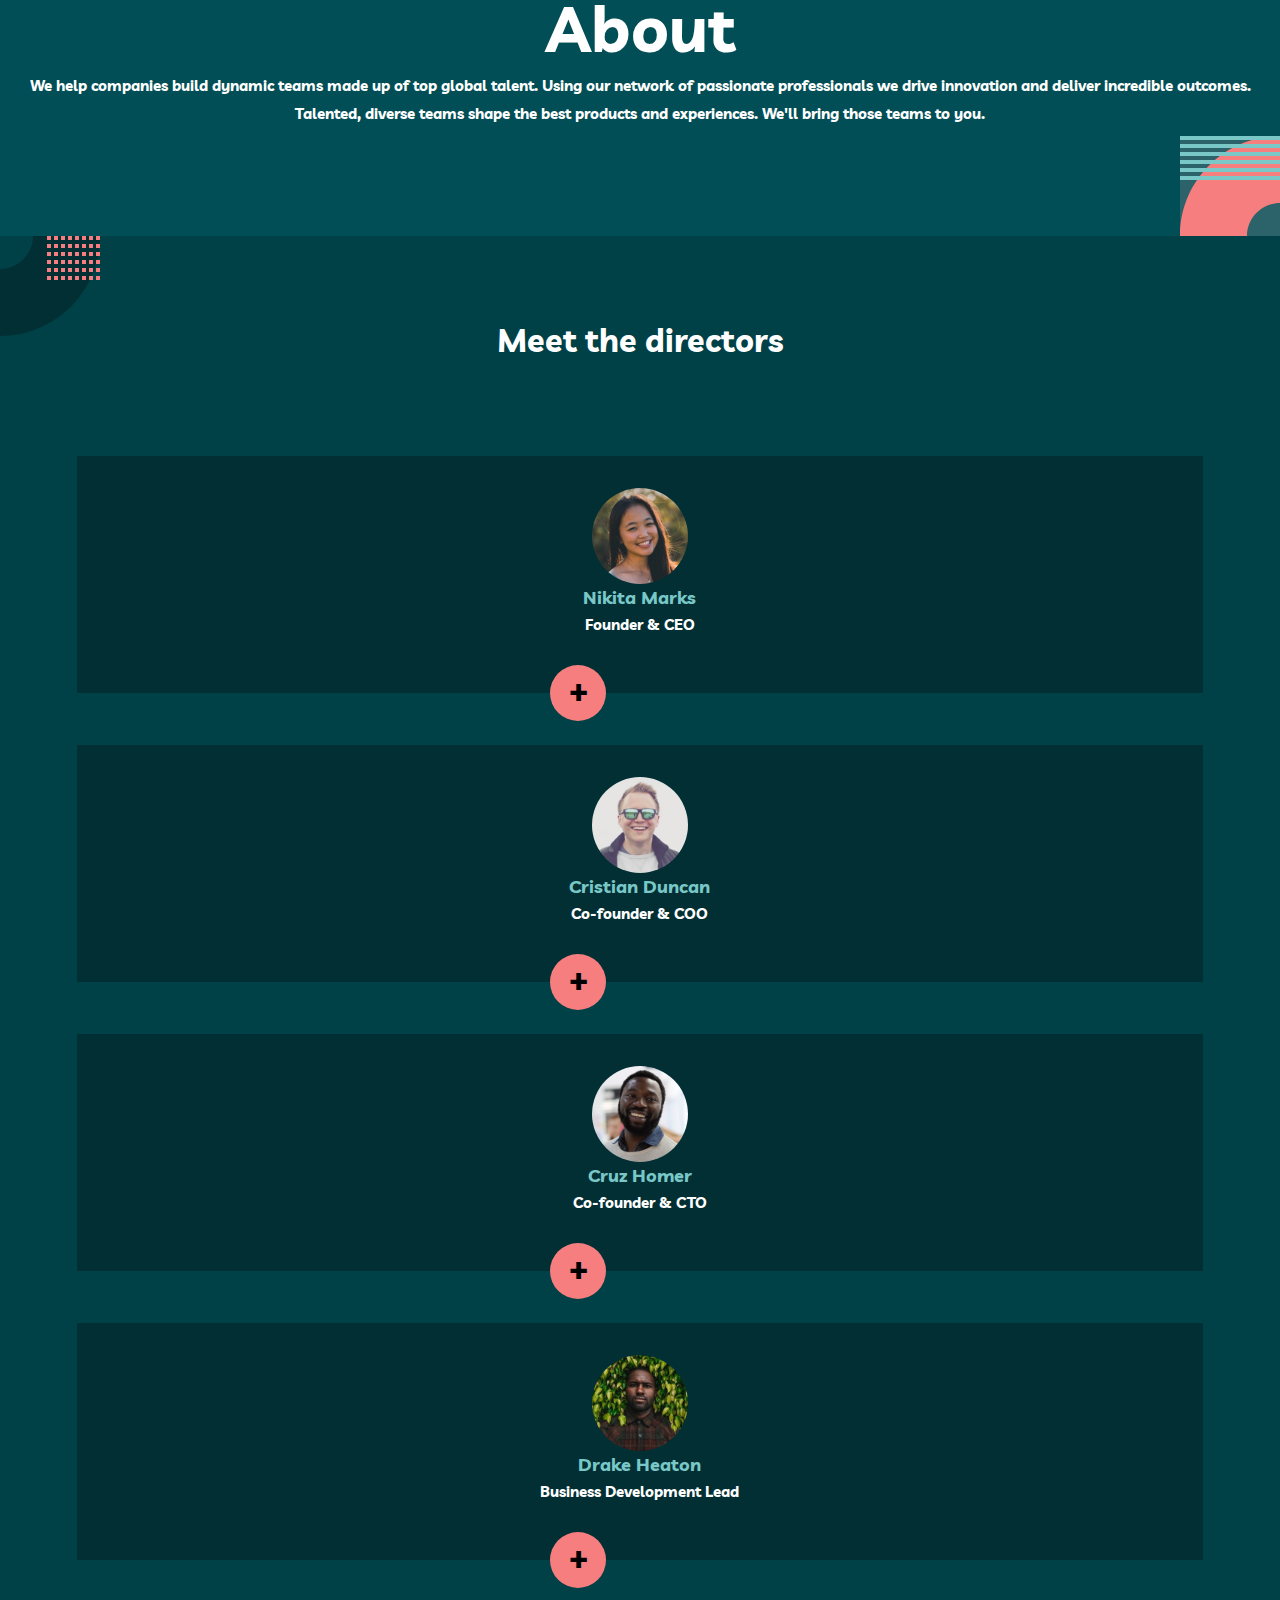
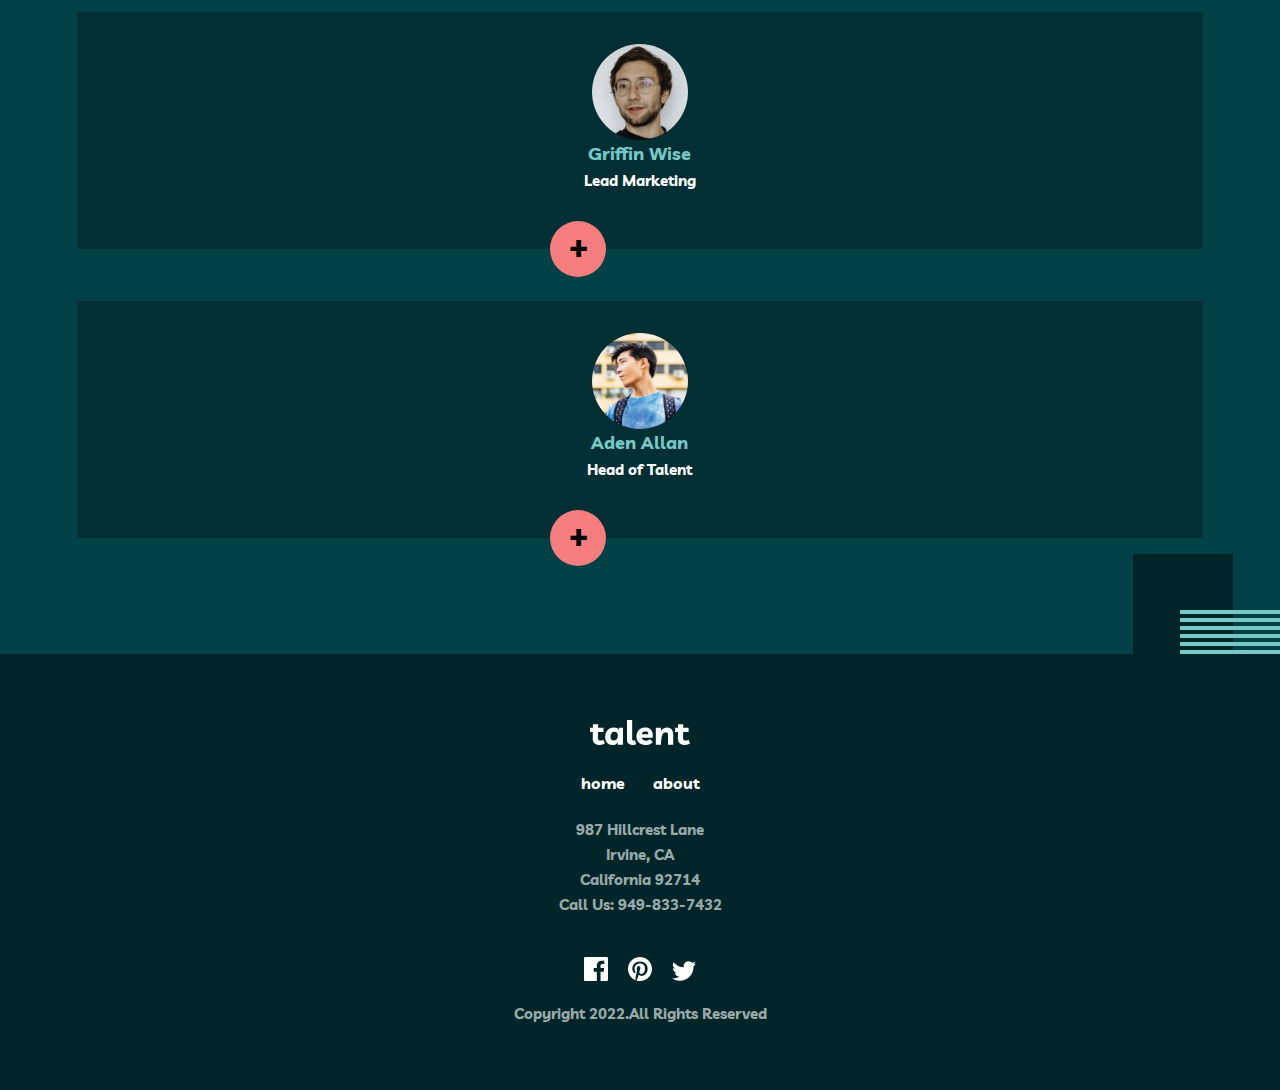
==== about.html @ 4e74906c "about update 2" ====
<!DOCTYPE html>
<html lang="en">

<head>
    <meta charset="UTF-8">
    <meta http-equiv="X-UA-Compatible" content="IE=edge">
    <meta name="viewport" content="width=device-width, initial-scale=1.0">
    <title>Document</title>
    <link rel="stylesheet" href="style.css">
</head>

<body>
    <header>

    </header>


    <section class="about1">
        <h2 class="">About</h2>
        <p class="">We help companies build dynamic teams
            made up of top global talent. Using our
            network of passionate professionals we drive
            innovation and deliver incredible outcomes.
            Talented, diverse teams shape the best
            products and experiences. We'll bring those
            teams to you.
        </p>

        <img src="IMG/bg-pattern-about-1-mobile-nav-1.svg" alt="">
    </section>


    <main class="mainabout">
        <img class="mainabout__ornament1" src="IMG/bg-pattern-about-2-contact-1.svg" alt="">

        <h2 class="">Meet the directors</h2>

        <div class="mainabout__person">
            <img src="IMG/avatar-nikita.jpg" alt="">
            <h3>Nikita Marks</h3>
            <h4>Founder & CEO</h4>


            <button class="mainabout__person__button"></button>

        </div>

        <div class="mainabout__person">
            <img src="IMG/avatar-christian.jpg" alt="">
            <h3>Cristian Duncan</h3>
            <h4>Co-founder & COO</h4>

            <button class="mainabout__person__button"></button>
        </div>

        <div class="mainabout__person">
            <img src="IMG/avatar-cruz.jpg" alt="">
            <h3>Cruz Homer</h3>
            <h4>Co-founder & CTO</h4>

            <button class="mainabout__person__button"></button>
        </div>

        <div class="mainabout__person">
            <img src="IMG/avatar-drake.jpg" alt="">
            <h3>Drake Heaton</h3>
            <h4>Business Development Lead</h4>

            <button class="mainabout__person__button"></button>
        </div>

        <div class="mainabout__person">
            <img src="IMG/avatar-griffin.jpg" alt="">
            <h3>Griffin Wise</h3>
            <h4>Lead Marketing</h4>

            <button class="mainabout__person__button"></button>
        </div>

        <div class="mainabout__person">
            <img src="IMG/avatar-aden.jpg" alt="">
            <h3>Aden Allan</h3>
            <h4>Head of Talent</h4>

            <button class="mainabout__person__button"></button>
        </div>

        <img class="mainabout__ornament2" src="IMG/bg-pattern-home-4-about-3.svg" alt="">
    </main>


    <!-- <section class="about2">
        <img src="IMG/bg-pattern-about-4.svg" alt="">
        <h2>Some of our clients</h2>

        <img src="IMG/logo-the-verge.png" alt="">
        <img src="IMG/logo-jakarta-post.png" alt="">
        <img src="IMG/logo-the-guardian.png" alt="">
        <img src="IMG/logo-tech-radar.png" alt="">
        <img src="IMG/logo-gadgets-now.png" alt="">
    </section> -->

    <!-- pink section -->
    <section>

    </section>
    <footer class="footer">
        <a class="footer__logo" href=""><img src="IMG/logo.svg" alt="logo"></a>

        <ul class="footer__nav">
            <li><a href="">home</a></li>
            <li><a href="">about</a></li>
        </ul>

        <p class="footer__info">
            <span> 987 Hillcrest Lane</span>
            <span>Irvine, CA</span>
            <span>California 92714</span>
            <span>Call Us: 949-833-7432</span>
        </p>

        <div class="footer__socials">
            <img src="IMG/icon-facebook.svg" alt="facebook">
            <img src="IMG/icon-pinterest.svg" alt="pinterest">
            <img src="IMG/icon-twitter.svg" alt="twitter">
        </div>

        <p class="footer__copy">
            Copyright 2022.All Rights Reserved
        </p>
    </footer>
</body>

</html>
---- style.css ----
:root {
    --Midnight_Green: #014E56;
    --Light-Coral: #F67E7E;
    --White: #FFFFFF;
    --Rapture-Blue: #79C8C7;
    --Police-Blue: #2C6269;
    --Deep-Jungle-Green: #004047;
    --Sacramento-State-Green: #012F34;
    --Dark-Green: #002529;
    --footer-grey: rgba(153, 168, 169, 255);
}

@font-face {
    font-family: Livvic;
    src: url(Livvic-Bold.ttf);
}

* {
    font-family: "Livvic";

    margin: 0;
    padding: 0;
    box-sizing: border-box;
}

.button {
    font-family: 'Livvic';
    font-style: normal;
    font-weight: 600;
    font-size: 18px;
    line-height: 28px;
    border-radius: 24px;
}

.button::before {
    content: "Hola,";
}

.button-primary:link {

    color: var(--White);
    border: 2px solid var(--White);

}

.button-primary:hover {

    color: var(--Dark-Green);
    background: var(--White);

}

.button--secondary:link {
    color: var(--Dark-Green);
    background: var(--White);
}

.button--secondary:hoover {
    color: var(--Dark-Green);
    background: #79C8C7;
}

.h1--large {
    font-family: 'Livvic';
    font-style: normal;
    font-weight: 700;
    font-size: 100px;
    line-height: 100px;
    color: var(--Dark-Green);
}

.h1--small {
    font-family: 'Livvic';
    font-style: normal;
    font-weight: 700;
    font-size: 64px;
    line-height: 56px;
    color: var(--Dark-Green);
}

.h2 {
    font-family: 'Livvic';
    font-style: normal;
    font-weight: 700;
    font-size: 48px;
    line-height: 48px;
    color: var(--Dark-Green);
}

.h3 {
    font-family: 'Livvic';
    font-style: normal;
    font-weight: 700;
    font-size: 18px;
    line-height: 28px;
    color: var(--Dark-Green);
}

.body--1 {
    font-family: 'Livvic';
    font-style: normal;
    font-weight: 600;
    font-size: 18px;
    line-height: 28px;
    color: var(--Dark-Green);
}

.body--2 {
    font-family: 'Livvic';
    font-style: normal;
    font-weight: 600;
    font-size: 15px;
    line-height: 25px;
    color: var(--Dark-Green);
}

/* about */
.about1 {
    position: relative;

    color: var(--White);
    line-height: 28px;
    font-size: 15px;
    text-align: center;

    background-color: var(--Midnight_Green);
}

.about1 h2 {
    font-size: 64px;
    line-height: 56px;

    padding-bottom: 16px;
    margin: 0px 24px;
}

.about1 p {
    padding: 0px 24px 108px;
}

.about1 img {
    position: absolute;
    right: -100px;
    bottom: -100px;

}


.mainabout {
    text-align: center;

    padding-bottom: 116px;
    background-color: var(--Deep-Jungle-Green);

    position: relative;

    display: flex;
    flex-direction: column;
    justify-content: center;
    align-items: center;

    overflow: hidden;
}

.mainabout__ornament1 {
    position: absolute;

    left: -100px;
    top: -100px;
}

.mainabout__ornament2 {
    position: absolute;

    right: 0px;
    bottom: 0px;

}

.mainabout h2 {
    color: white;
    font-size: 32px;
    line-height: 32px;

    padding: 88px 24px 48px;

}

.mainabout__person {
    position: relative;

    width: 88%;
    padding: 32px 24px 56px;
    margin-top: 52px;
    background-color: var(--Sacramento-State-Green);

    display: flex;
    flex-direction: column;
    justify-content: center;
    align-items: center;
}

.mainabout__person:first-child {
    margin-top: 0px;
}



.mainabout__person h3 {
    color: var(--Rapture-Blue);
    font-size: 18px;
    line-height: 28px;
}

.mainabout__person h4 {
    color: var(--White);
    font-size: 15px;
    line-height: 25px;
}

.mainabout__person img {
    width: 96px;
    height: 96px;
    border-radius: 50%;
}

.mainabout__person__button {
    position: absolute;
    top: 88%;
    left: 42%;

    width: 56px;
    height: 56px;
    background-color: var(--Light-Coral);
    border: none;
    border-radius: 50%;

}


.mainabout__person__button:after {
    content: '+';
    font-size: 32px;
    line-height: 0;
    position: absolute;
    top: 43%;
    left: 2%;
    right: 0;
    bottom: 0;
}

/* .mainabout__person__button:before {
    width: 4px;
    margin: 20px auto;
}

.mainabout__person__button:after {
    margin: auto 20px;
    height: 4px;
} */

/* footer */

.footer {
    color: white;
    text-align: center;

    width: 100%;
    background-color: var(--Dark-Green);
    padding: 66px 60px 64px;

}

.footer__logo {}

.footer__logo img {
    width: 100px;
}

.footer__nav {

    list-style: none;

    margin: 0 auto;
    padding: 24px 50px;

}

.footer__nav li {
    display: inline;
}

.footer__nav li:nth-child(1) {
    padding-right: 24px;
}

.footer__nav a {
    color: var(--White);
    text-decoration: none;
}

.footer__nav a:hover {
    color: var(--Light-Coral);
}

.footer__nav a:active {
    color: var(--White)
}

.footer__nav a:visited {
    color: var(--White);
}

.footer__info {}

.footer__info span {
    color: var(--footer-grey);
    font-size: 15px;
    line-height: 25px;

    display: block;
}

.footer__socials {
    padding: 40px 0px 16px;
}

.footer__socials img:nth-child(1),
.footer__socials img:nth-child(2) {
    padding-right: 16px;
}

.footer__copy {
    color: var(--footer-grey);
    white-space: nowrap;
    font-size: 15px;
    line-height: 25px
}
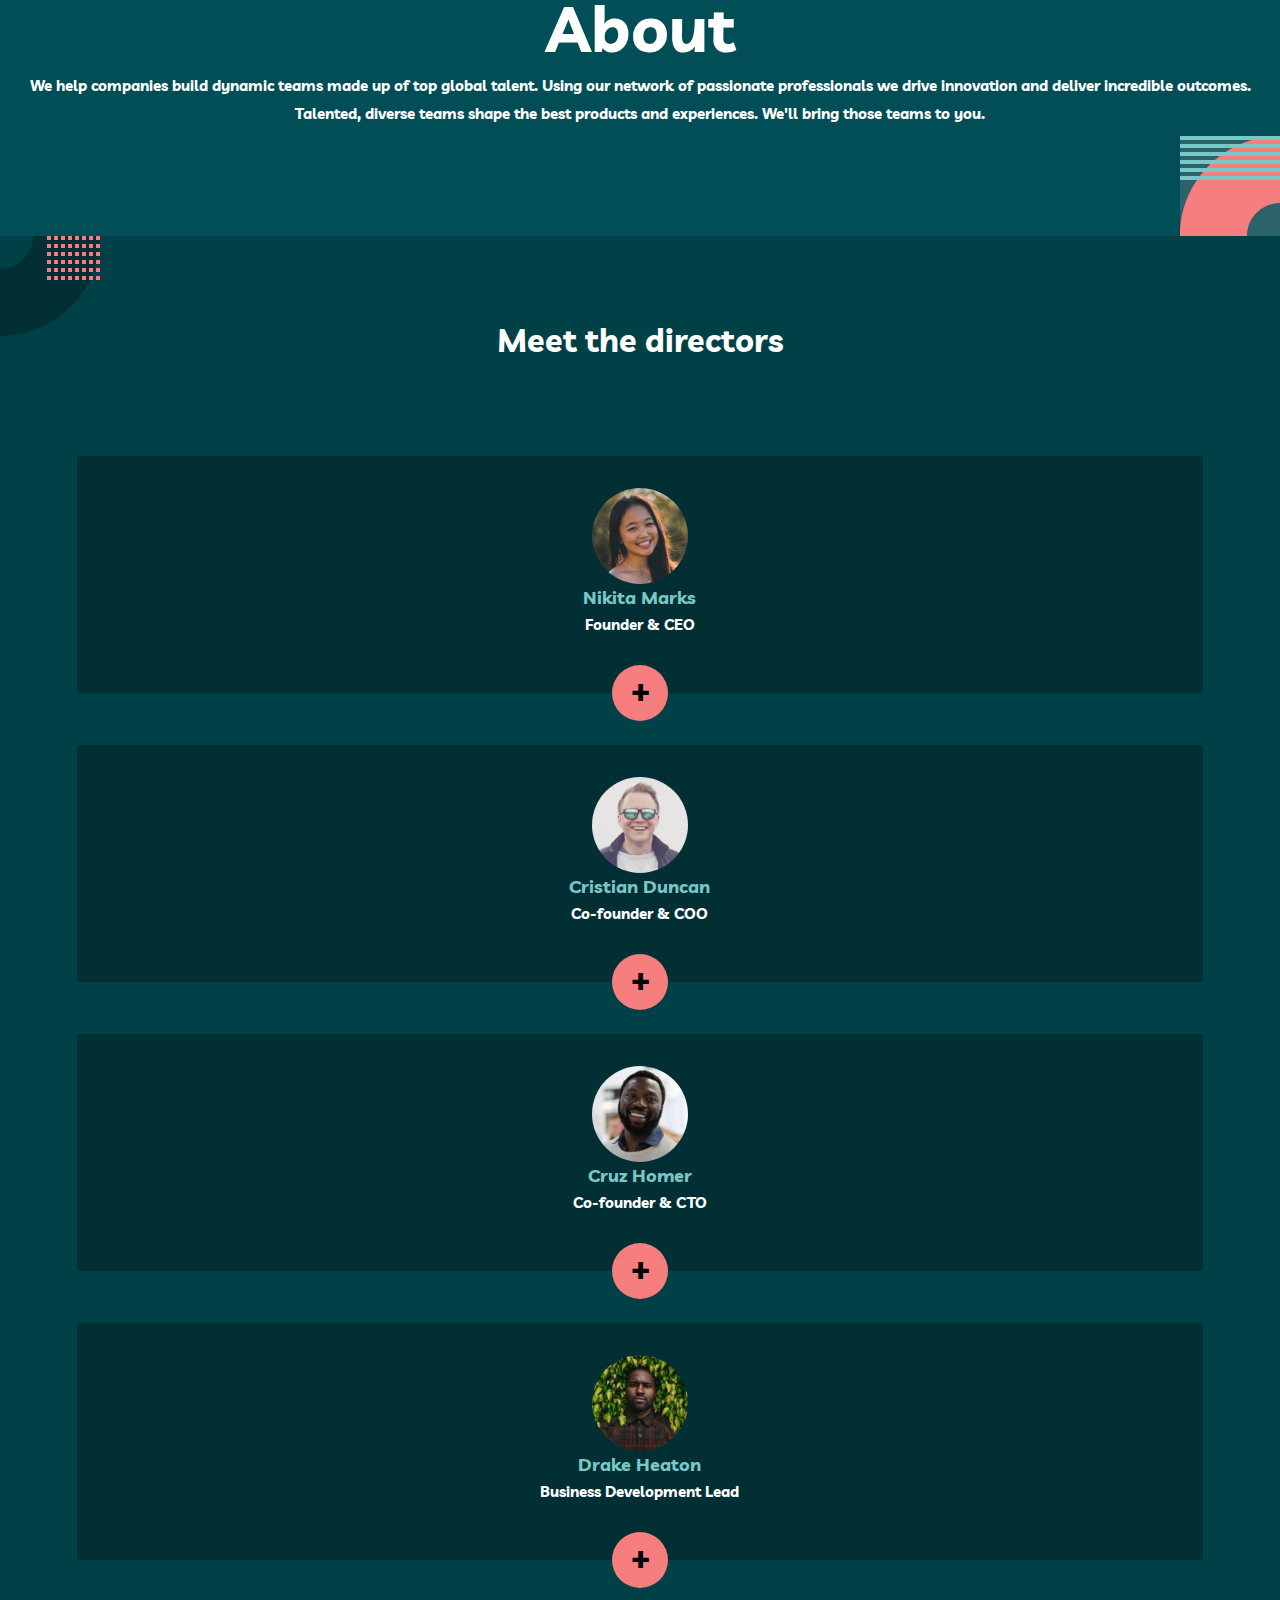
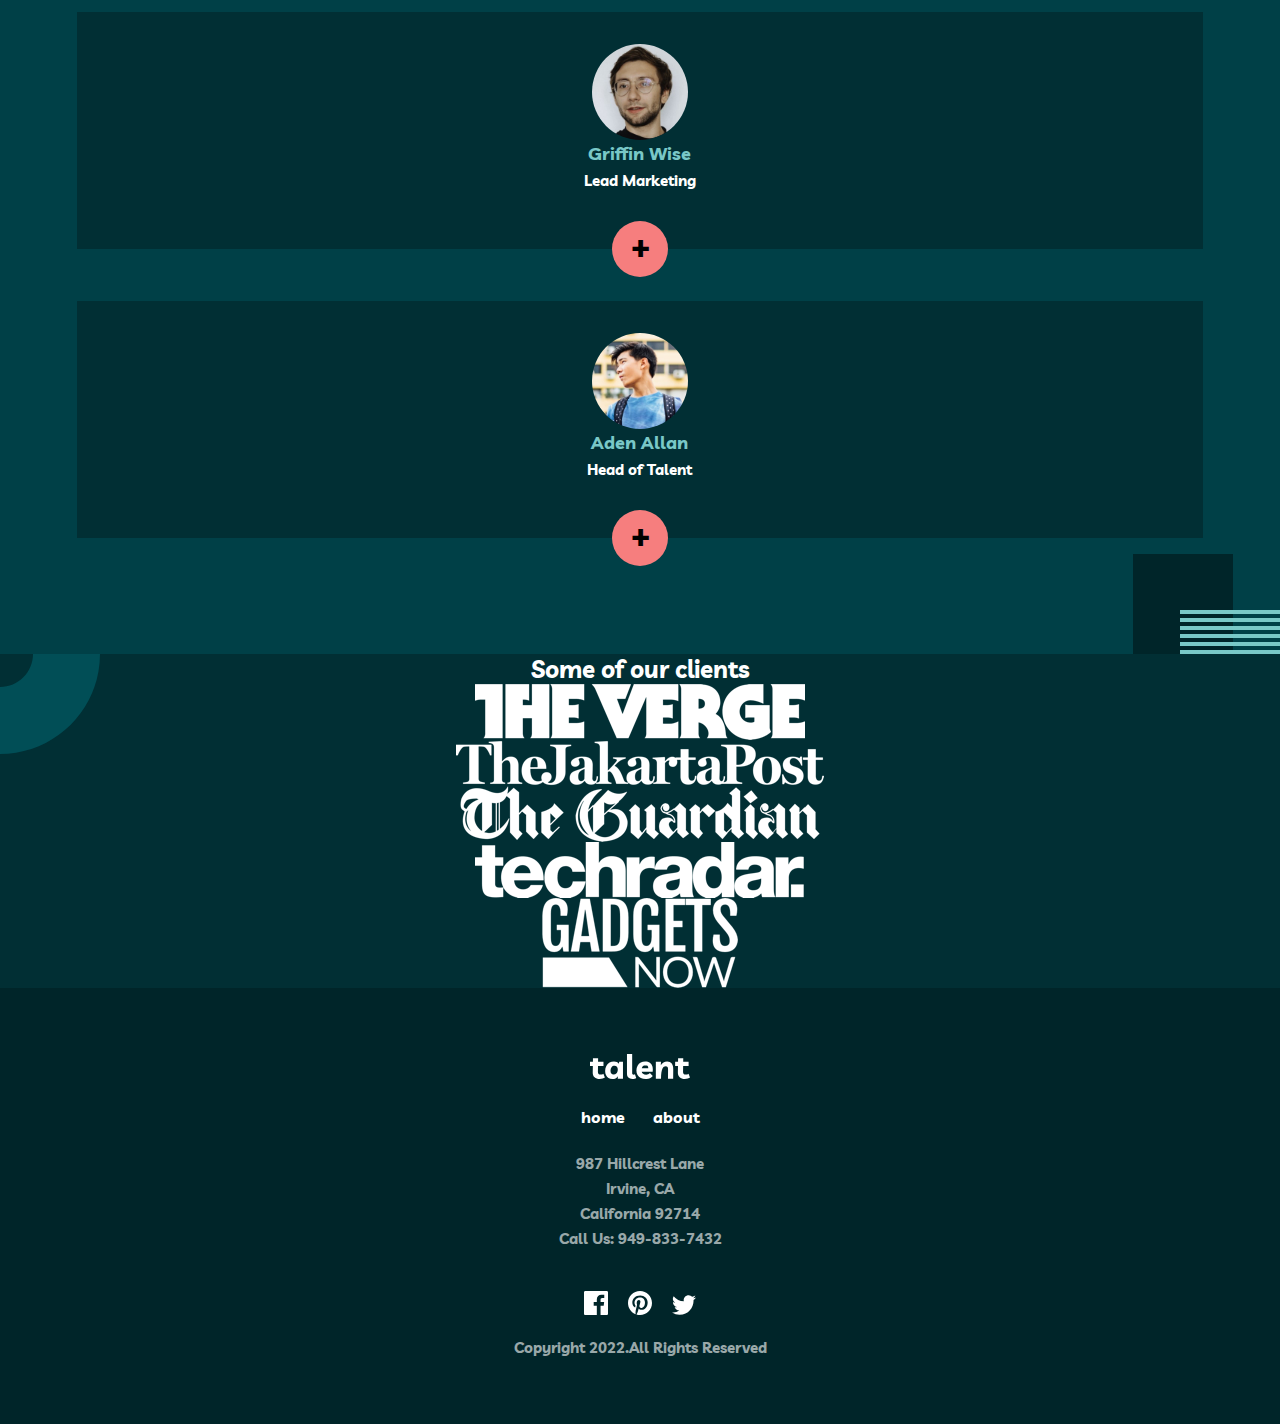
==== commit f88c4eb1: "about 4 update" ====
--- a/about.html
+++ b/about.html
@@ -89,8 +89,8 @@
     </main>
 
 
-    <!-- <section class="about2">
-        <img src="IMG/bg-pattern-about-4.svg" alt="">
+    <section class="about2">
+        <img class="about2__ornament" src="IMG/bg-pattern-about-4.svg" alt="">
         <h2>Some of our clients</h2>
 
         <img src="IMG/logo-the-verge.png" alt="">
@@ -98,9 +98,8 @@
         <img src="IMG/logo-the-guardian.png" alt="">
         <img src="IMG/logo-tech-radar.png" alt="">
         <img src="IMG/logo-gadgets-now.png" alt="">
-    </section> -->
+    </section>
 
-    <!-- pink section -->
     <section>
 
     </section>
--- a/style.css
+++ b/style.css
@@ -124,6 +124,8 @@
     text-align: center;
 
     background-color: var(--Midnight_Green);
+
+    overflow: hidden;
 }
 
 .about1 h2 {
@@ -190,7 +192,8 @@
     position: relative;
 
     width: 88%;
-    padding: 32px 24px 56px;
+    padding: 32px 0px 56px;
+    margin: 0px 24px;
     margin-top: 52px;
     background-color: var(--Sacramento-State-Green);
 
@@ -226,8 +229,10 @@
 
 .mainabout__person__button {
     position: absolute;
-    top: 88%;
-    left: 42%;
+    transform: translate(-50%, -50%);
+    top: 100%;
+    left: 50%;
+
 
     width: 56px;
     height: 56px;
@@ -243,21 +248,34 @@
     font-size: 32px;
     line-height: 0;
     position: absolute;
+
     top: 43%;
     left: 2%;
     right: 0;
     bottom: 0;
 }
 
-/* .mainabout__person__button:before {
-    width: 4px;
-    margin: 20px auto;
-}
-
-.mainabout__person__button:after {
-    margin: auto 20px;
-    height: 4px;
-} */
+.about2 {
+
+    color: var(--White);
+    text-align: center;
+    position: relative;
+
+    background-color: var(--Sacramento-State-Green);
+
+    overflow: hidden;
+}
+
+.about2 img:not(:first-child) {
+    display: block;
+    margin: 0 auto;
+}
+
+.about2__ornament {
+    position: absolute;
+    left: -100px;
+    top: -100px;
+}
 
 /* footer */
 
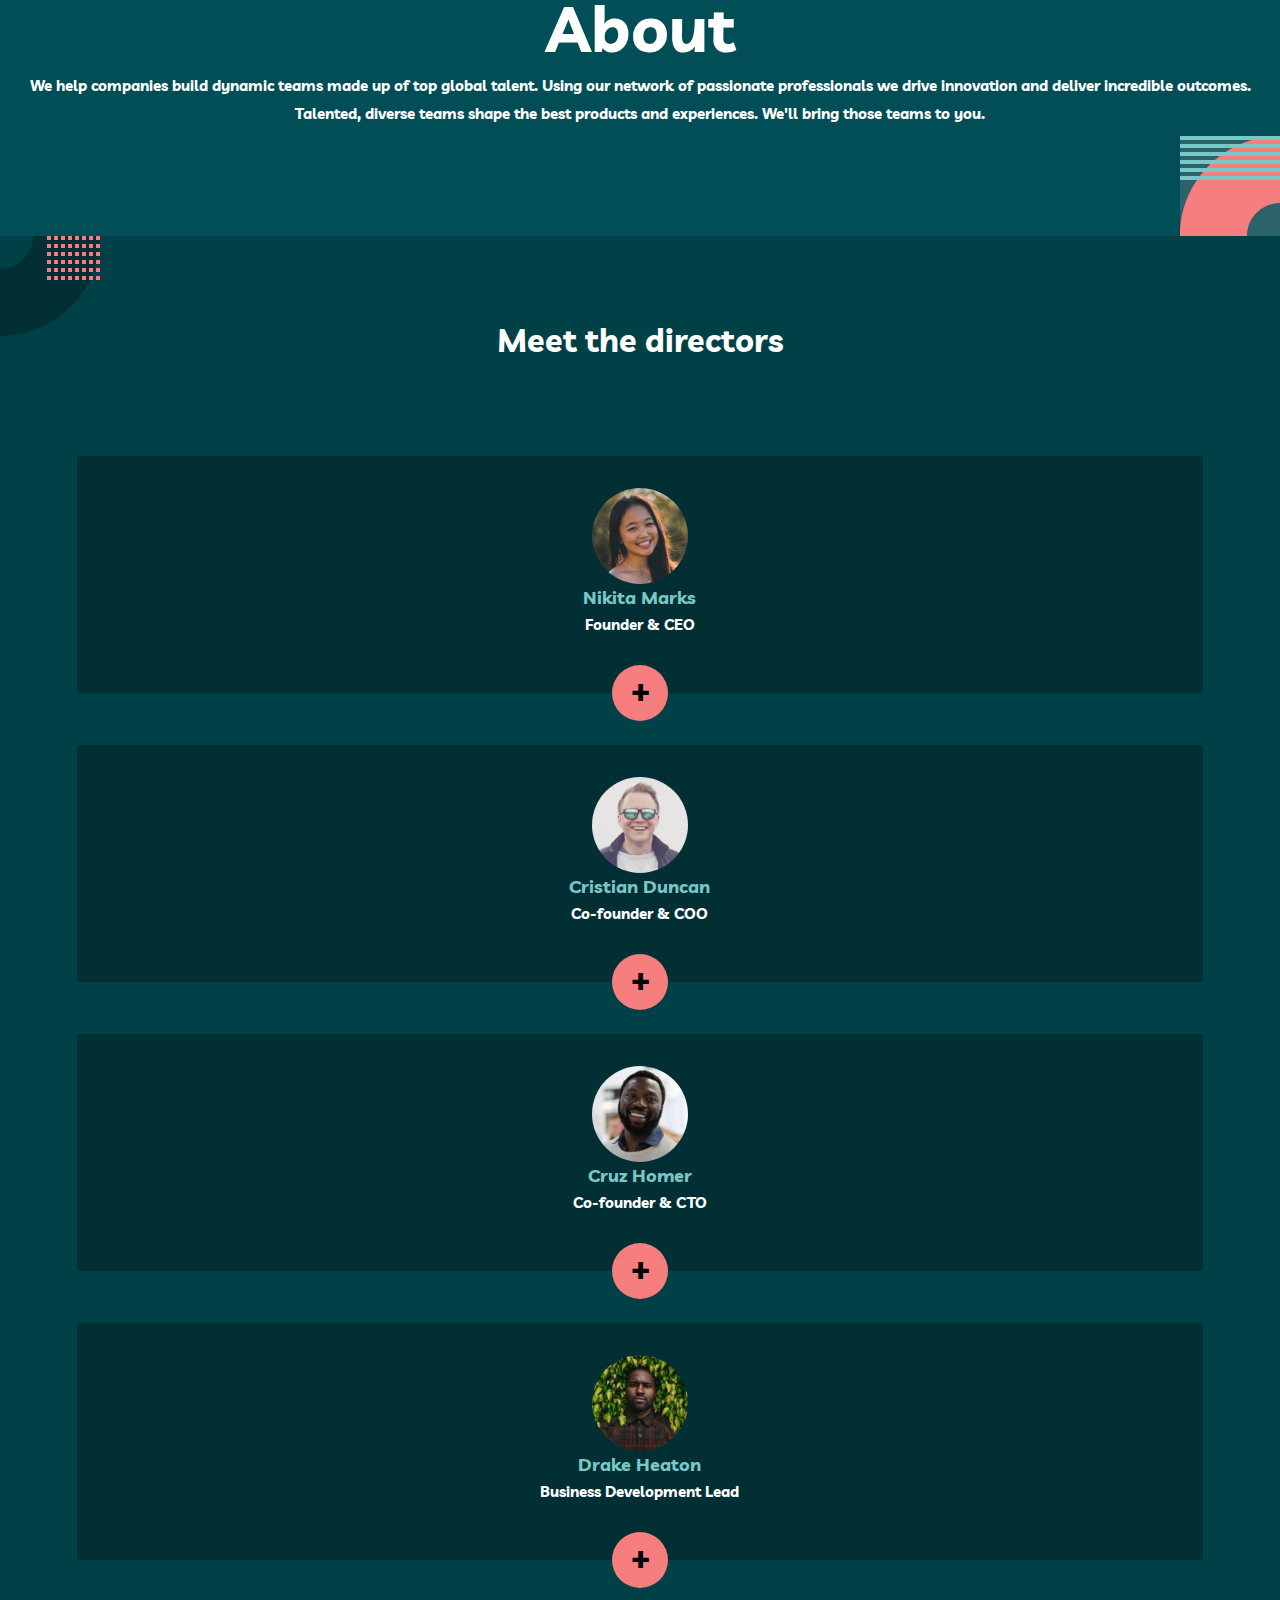
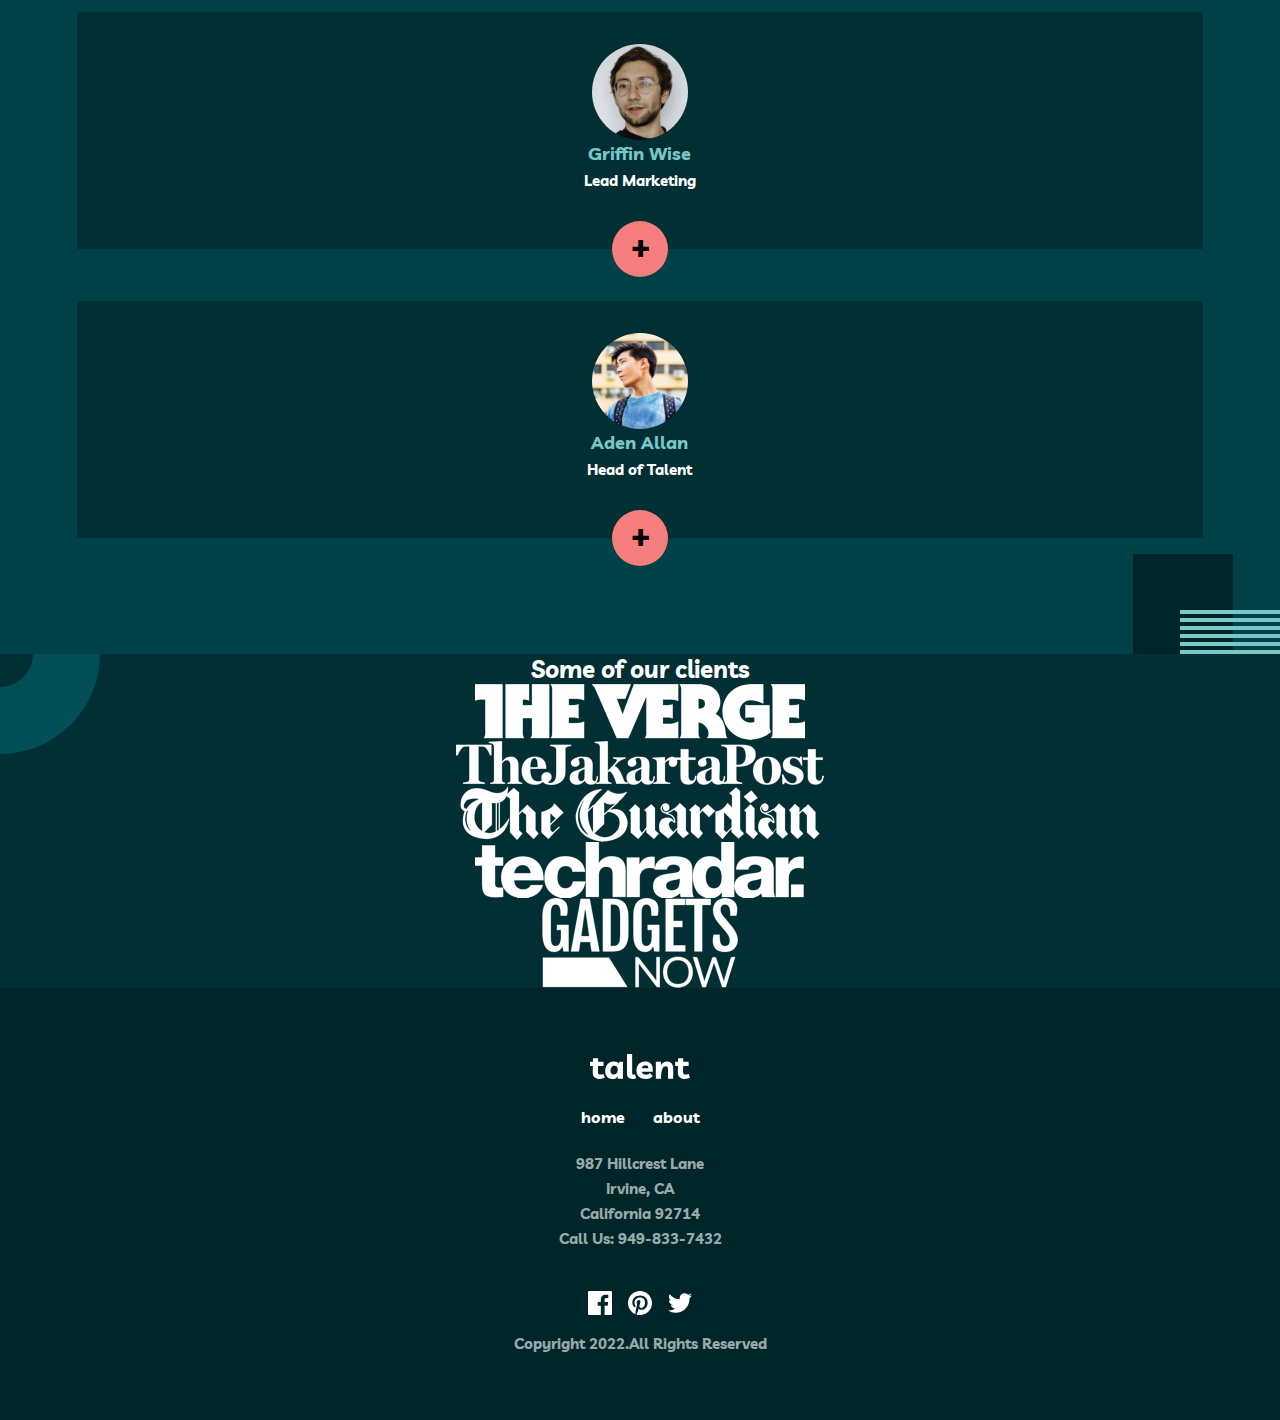
==== commit f5b5ddda: "updating about again" ====
--- a/about.html
+++ b/about.html
@@ -119,9 +119,9 @@
         </p>
 
         <div class="footer__socials">
-            <img src="IMG/icon-facebook.svg" alt="facebook">
-            <img src="IMG/icon-pinterest.svg" alt="pinterest">
-            <img src="IMG/icon-twitter.svg" alt="twitter">
+            <a><img src="IMG/icon-facebook.svg" alt="facebook"></a>
+            <a><img src="IMG/icon-pinterest.svg" alt="pinterest"></a>
+            <a><img src="IMG/icon-twitter.svg" alt="twitter"></a>
         </div>
 
         <p class="footer__copy">
--- a/style.css
+++ b/style.css
@@ -341,11 +341,34 @@
 
 .footer__socials {
     padding: 40px 0px 16px;
-}
-
-.footer__socials img:nth-child(1),
-.footer__socials img:nth-child(2) {
+
+    display: flex;
+    flex-direction: row;
+    justify-content: center;
+}
+
+.footer__socials a {
+    display: flex;
+    justify-content: center;
+    align-items: center;
+}
+
+.footer__socials a:first-child img {
+    padding-left: 16px;
+}
+
+.footer__socials a img:nth-child(1),
+.footer__socials a img:nth-child(2) {
     padding-right: 16px;
+}
+
+.footer__socials a:hover {
+    cursor: pointer;
+    filter: invert(51%) sepia(8%) saturate(3511%) hue-rotate(314deg) brightness(125%) contrast(93%);
+}
+
+.footer__socials a:active {
+    filter: invert(0%) sepia(99%) saturate(0%) hue-rotate(40deg) brightness(109%) contrast(101%);
 }
 
 .footer__copy {
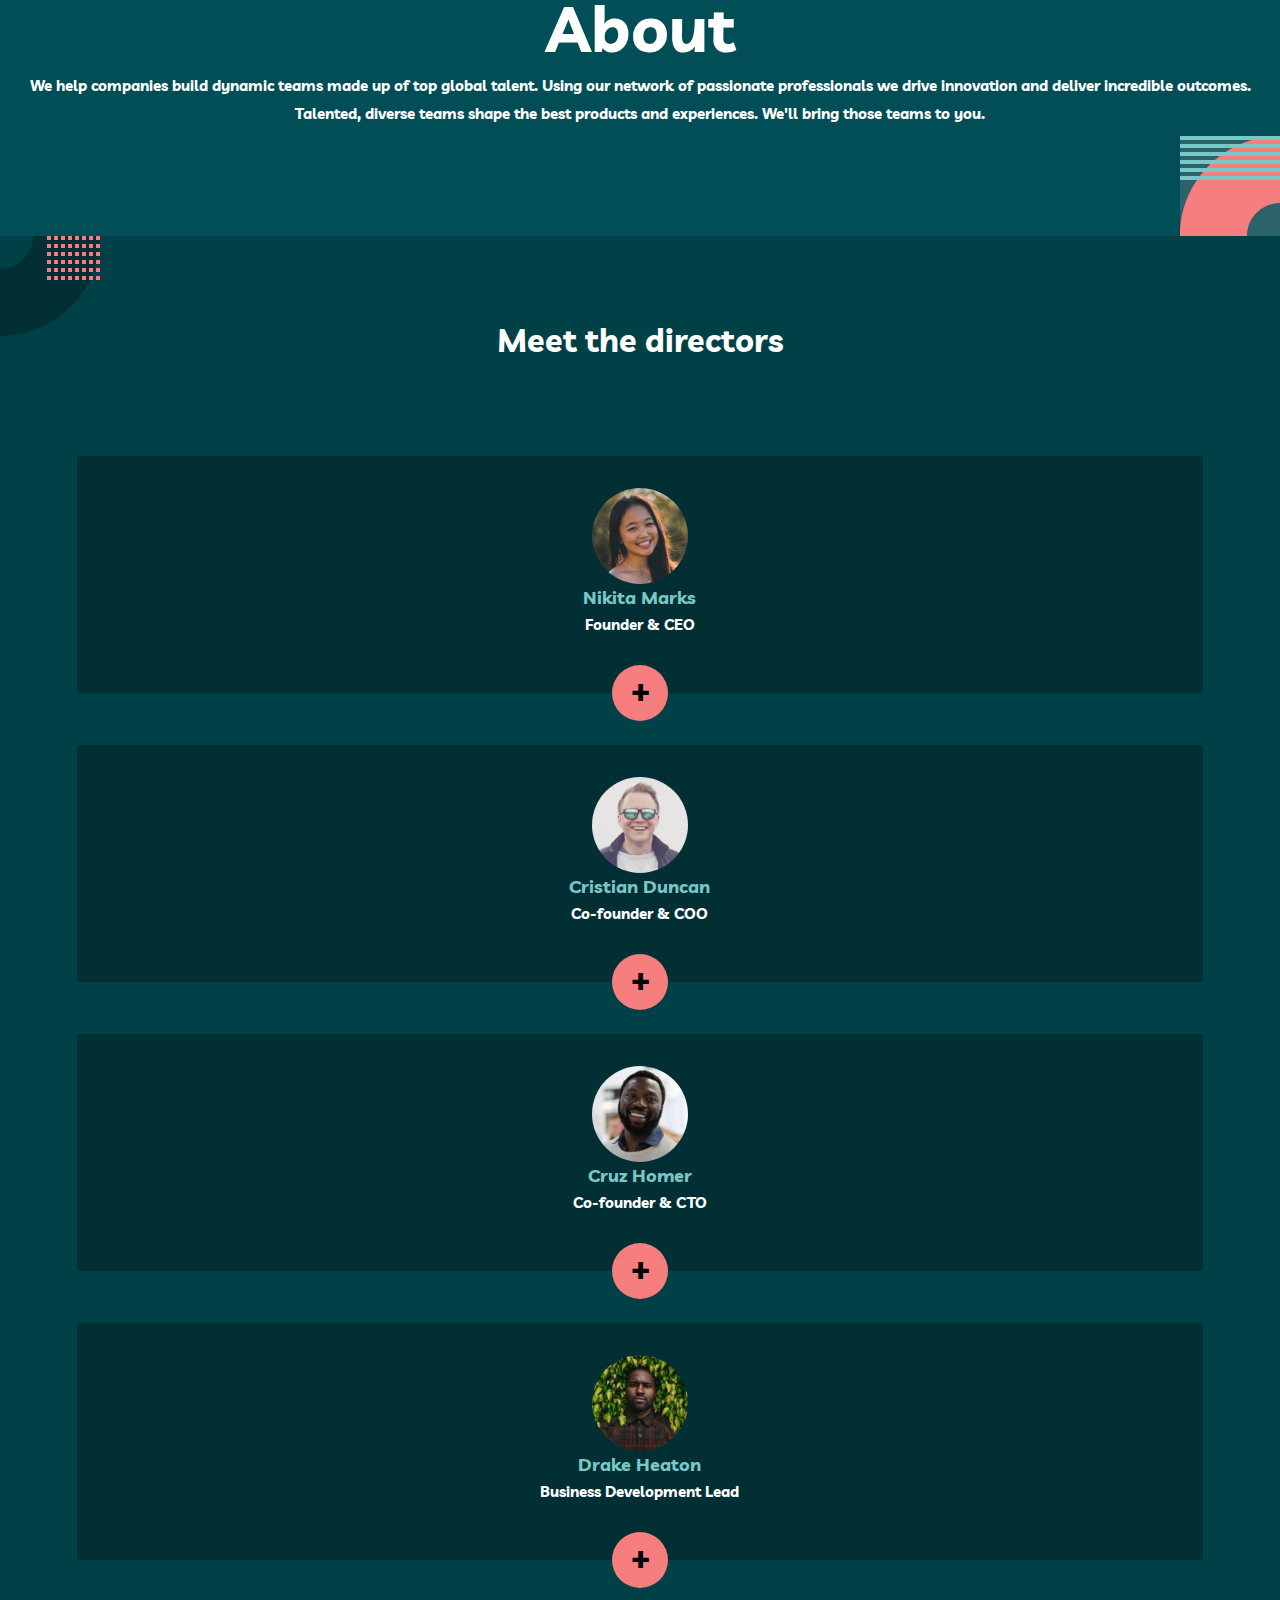
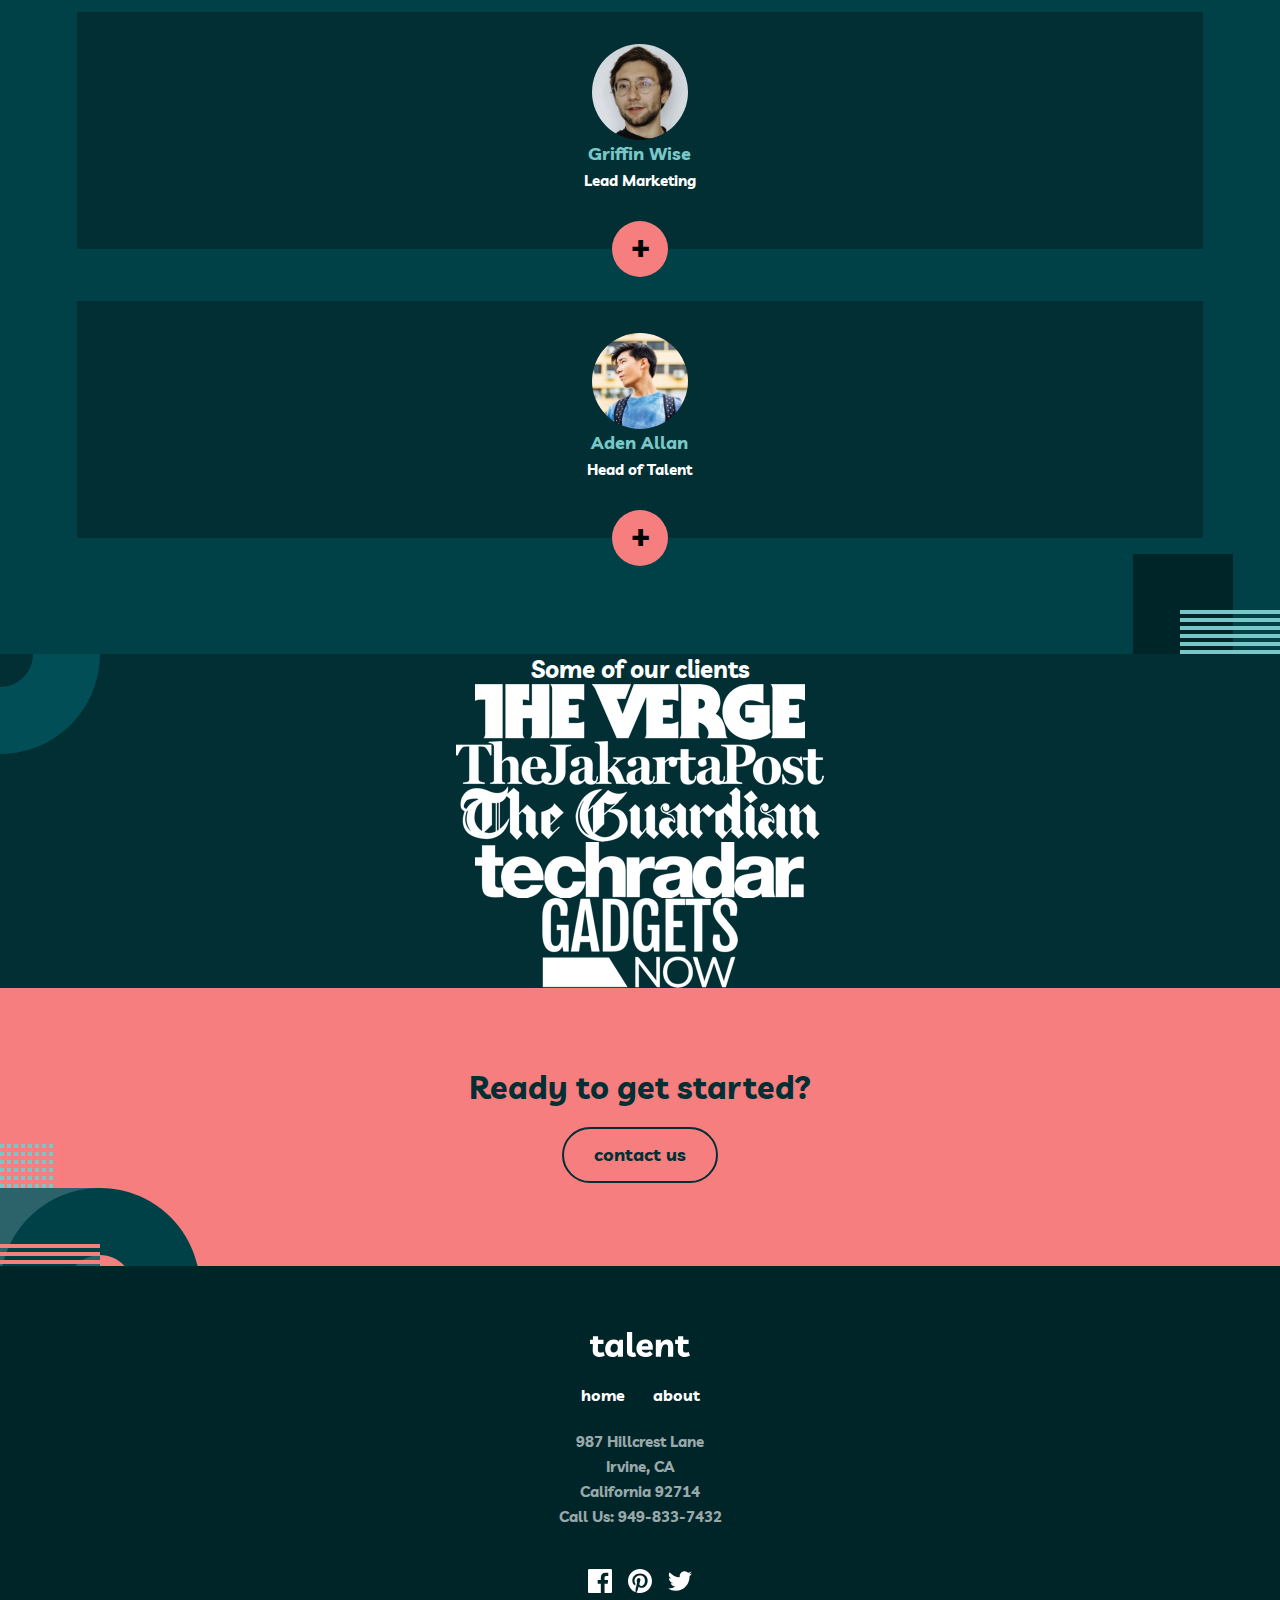
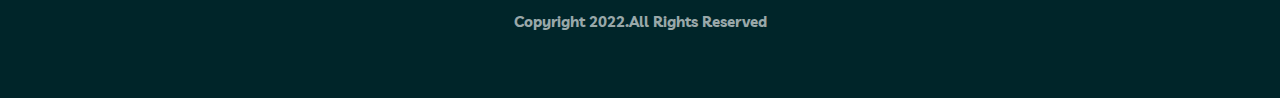
==== commit 8c196bb9: "about pink section made" ====
--- a/about.html
+++ b/about.html
@@ -100,8 +100,10 @@
         <img src="IMG/logo-gadgets-now.png" alt="">
     </section>
 
-    <section>
-
+    <section class="pinksection">
+        <h2 class="">Ready to get started?</h2>
+        <a class="pinksection__button">contact us</a>
+        <img src="IMG/bg-pattern-home-6-about-5.svg" alt="">
     </section>
     <footer class="footer">
         <a class="footer__logo" href=""><img src="IMG/logo.svg" alt="logo"></a>
--- a/style.css
+++ b/style.css
@@ -3,7 +3,7 @@
     --Light-Coral: #F67E7E;
     --White: #FFFFFF;
     --Rapture-Blue: #79C8C7;
-    --Police-Blue: #2C6269;
+    --Police-Blue: hsl(187, 41%, 29%);
     --Deep-Jungle-Green: #004047;
     --Sacramento-State-Green: #012F34;
     --Dark-Green: #002529;
@@ -275,6 +275,47 @@
     position: absolute;
     left: -100px;
     top: -100px;
+}
+
+/* pink section */
+
+.pinksection {
+    position: relative;
+
+    color: var(--Sacramento-State-Green);
+    text-align: center;
+
+    background-color: var(--Light-Coral);
+
+    overflow: hidden;
+}
+
+.pinksection h2 {
+    font-size: 32px;
+    line-height: 32px;
+
+    margin: 83px 0px 24px;
+    padding: 0 24px;
+
+}
+
+.pinksection__button {
+    font-size: 18px;
+    line-height: 28px;
+
+    display: inline-block;
+    margin-bottom: 83px;
+    padding: 12px 30px;
+    background-color: var(--Light-Coral);
+    border: 2px solid var(--Sacramento-State-Green);
+    border-radius: 50px;
+
+}
+
+.pinksection img {
+    position: absolute;
+    left: 0px;
+    bottom: -22px;
 }
 
 /* footer */
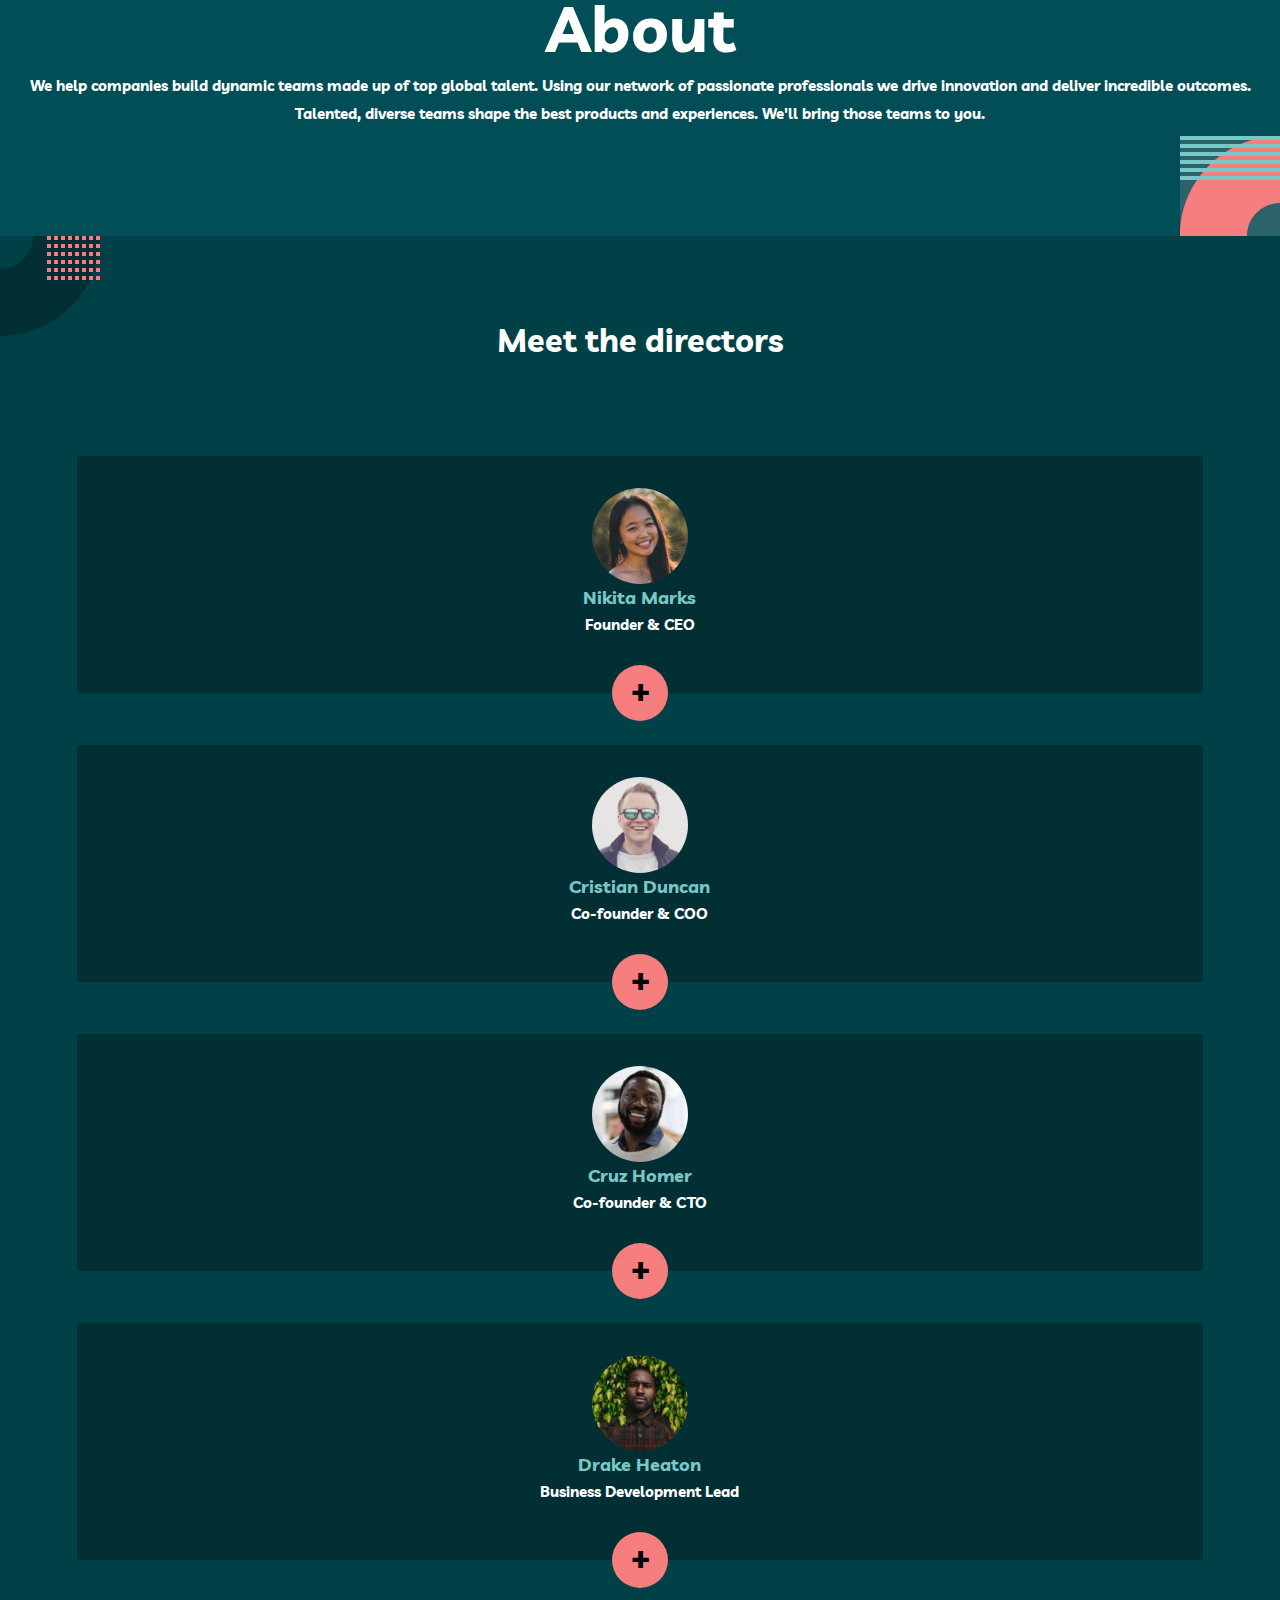
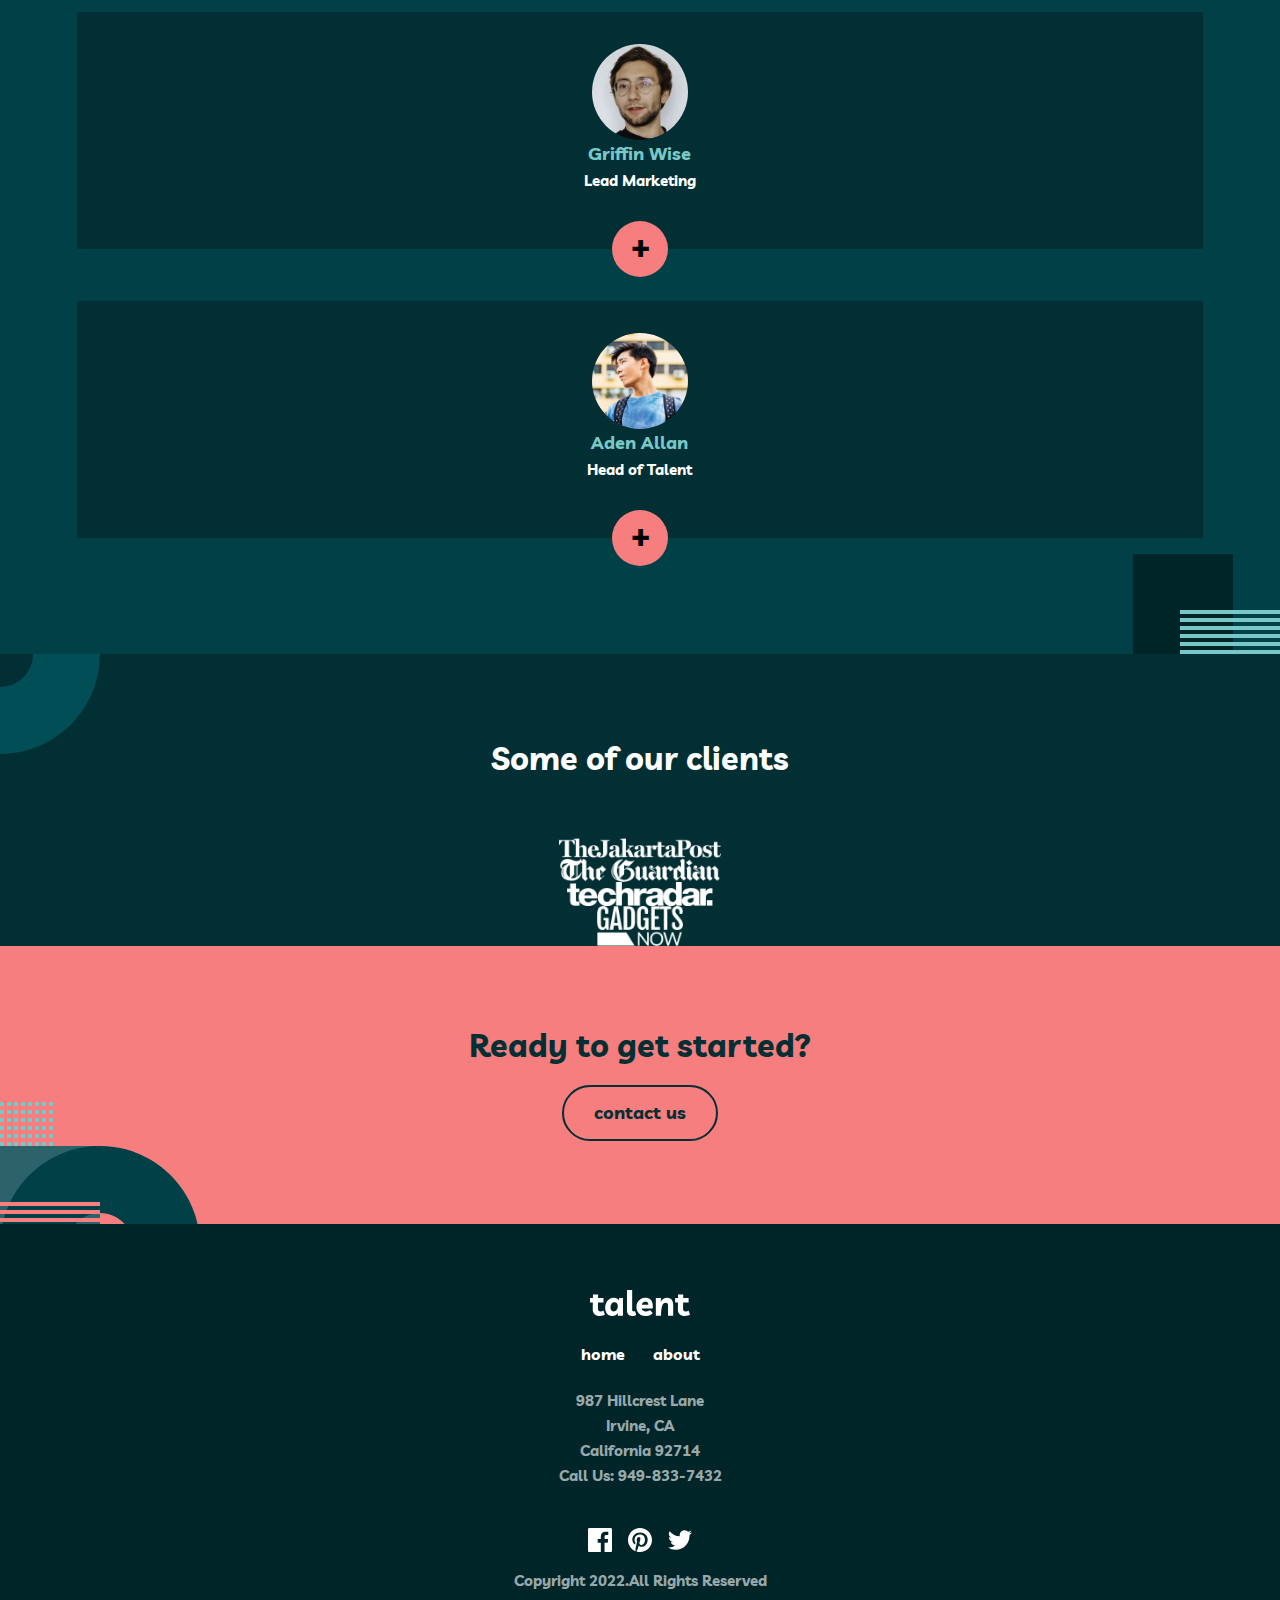
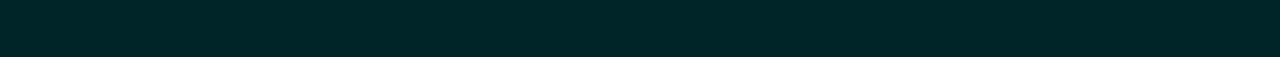
==== commit ee7ccfea: "update about222" ====
--- a/about.html
+++ b/about.html
@@ -93,11 +93,12 @@
         <img class="about2__ornament" src="IMG/bg-pattern-about-4.svg" alt="">
         <h2>Some of our clients</h2>
 
-        <img src="IMG/logo-the-verge.png" alt="">
-        <img src="IMG/logo-jakarta-post.png" alt="">
-        <img src="IMG/logo-the-guardian.png" alt="">
-        <img src="IMG/logo-tech-radar.png" alt="">
-        <img src="IMG/logo-gadgets-now.png" alt="">
+        <div class="about2_clients" <img class="about2__1" src="IMG/logo-the-verge.png" alt="">
+            <img class="about2__2" src="IMG/logo-jakarta-post.png" alt="">
+            <img class="about2__3" src="IMG/logo-the-guardian.png" alt="">
+            <img class="about2__4" src="IMG/logo-tech-radar.png" alt="">
+            <img class="about2__5" src="IMG/logo-gadgets-now.png" alt="">
+        </div>
     </section>
 
     <section class="pinksection">
--- a/style.css
+++ b/style.css
@@ -266,10 +266,50 @@
     overflow: hidden;
 }
 
-.about2 img:not(:first-child) {
+.about2 h2 {
+    color: var(--White);
+    font-size: 32px;
+    line-height: 32px;
+    margin: 88px 24px 64px
+}
+
+.about2 img {
     display: block;
     margin: 0 auto;
 }
+
+/* .about__clients {
+    display: flex;
+    flex-direction: column;
+    justify-content: space-evenly;
+} */
+
+.about2__1 {
+    width: 146.56px;
+    height: 24.19px;
+    /* margin-bottom: 57px; */
+}
+
+.about2__2 {
+    width: 162.21px;
+    height: 19.92px;
+}
+
+.about2__3 {
+    width: 159.37px;
+    height: 24.19px;
+}
+
+.about2__4 {
+    width: 146.56px;
+    height: 24.19px;
+}
+
+.about2__5 {
+    width: 86.8px;
+    height: 39.84px
+}
+
 
 .about2__ornament {
     position: absolute;
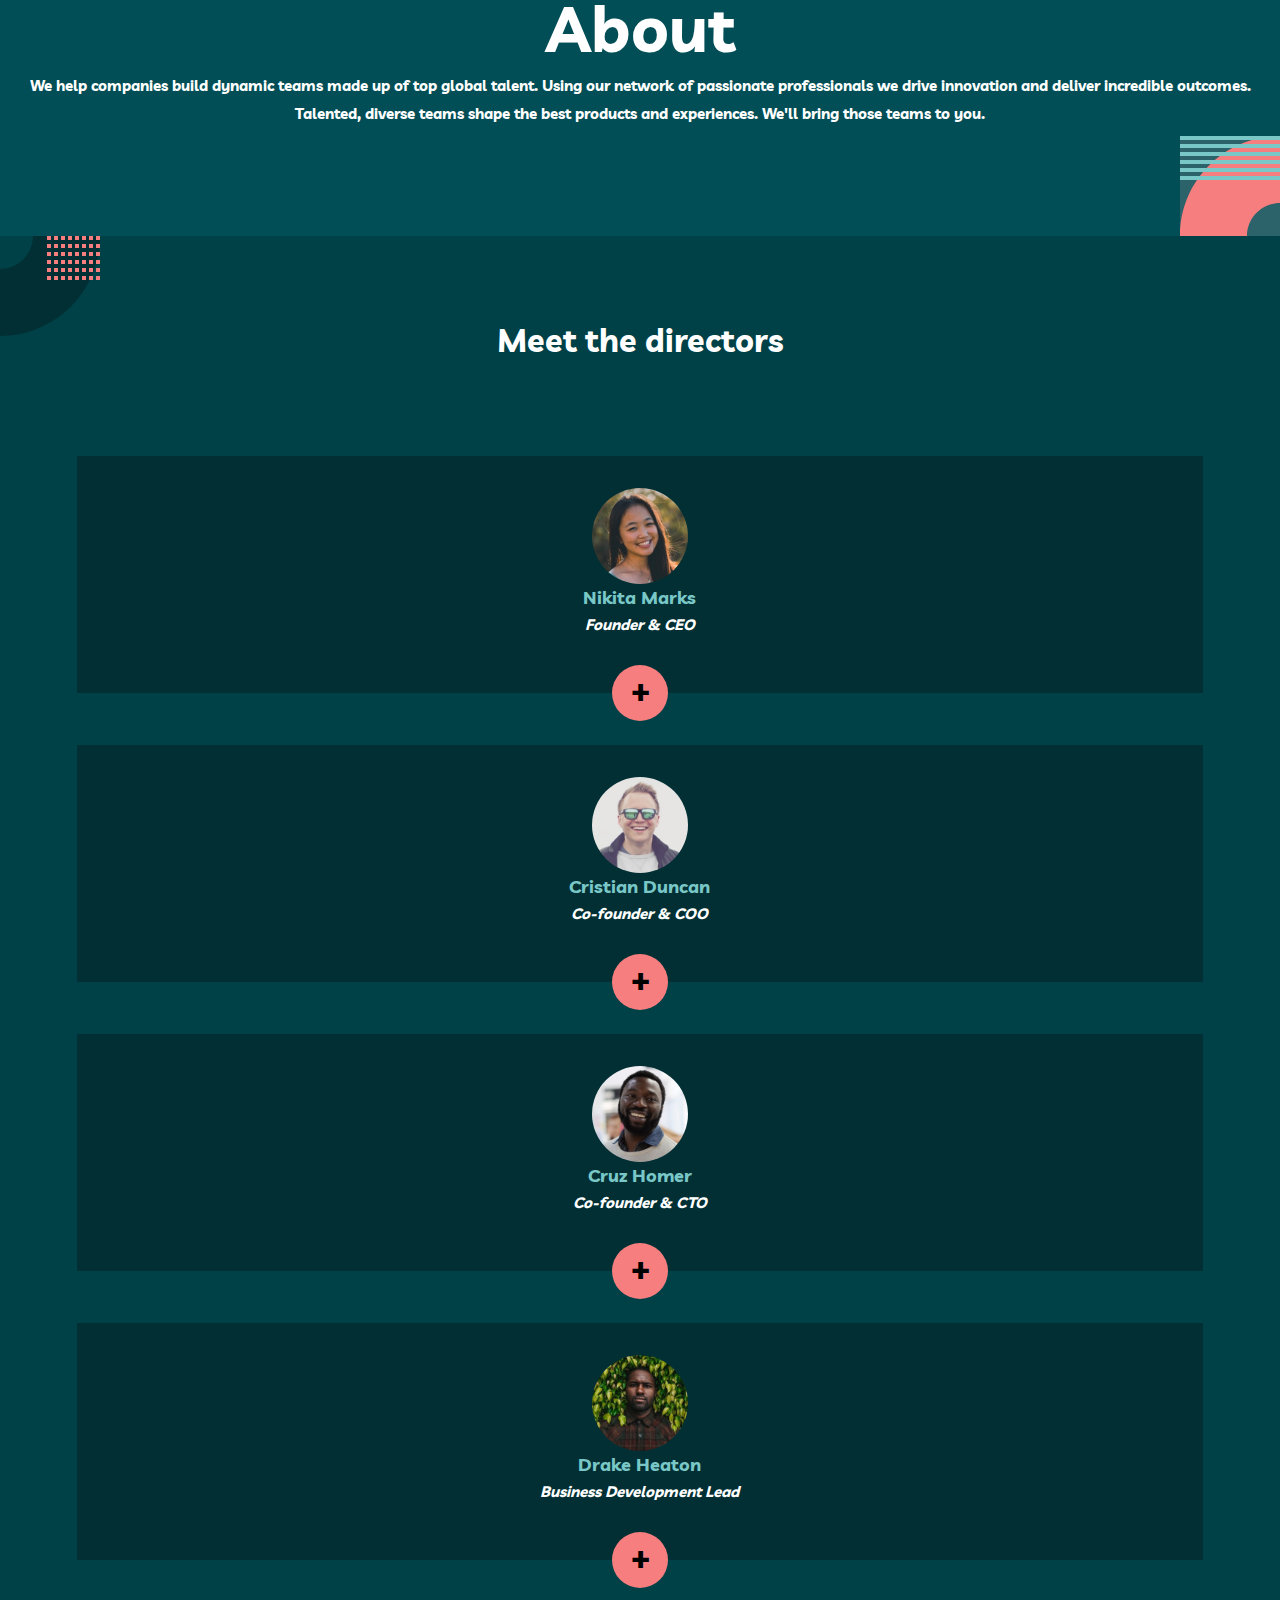
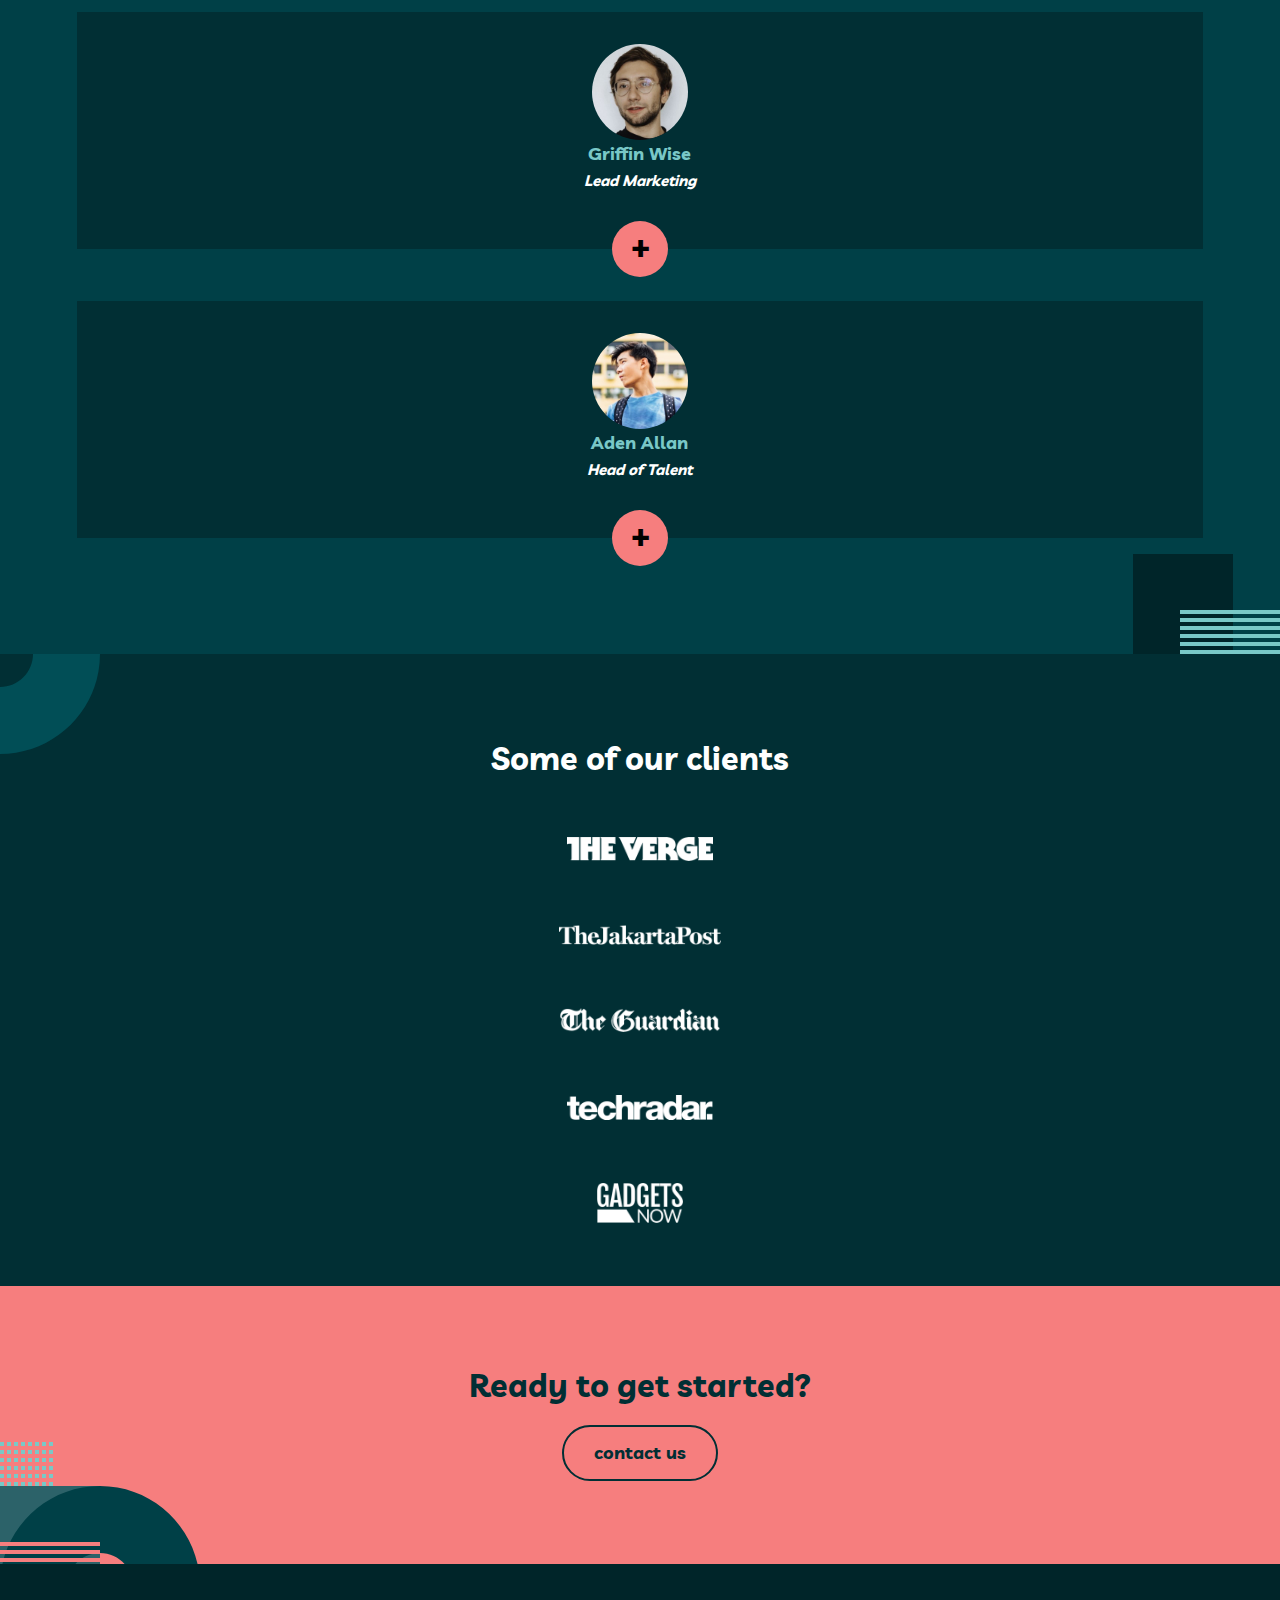
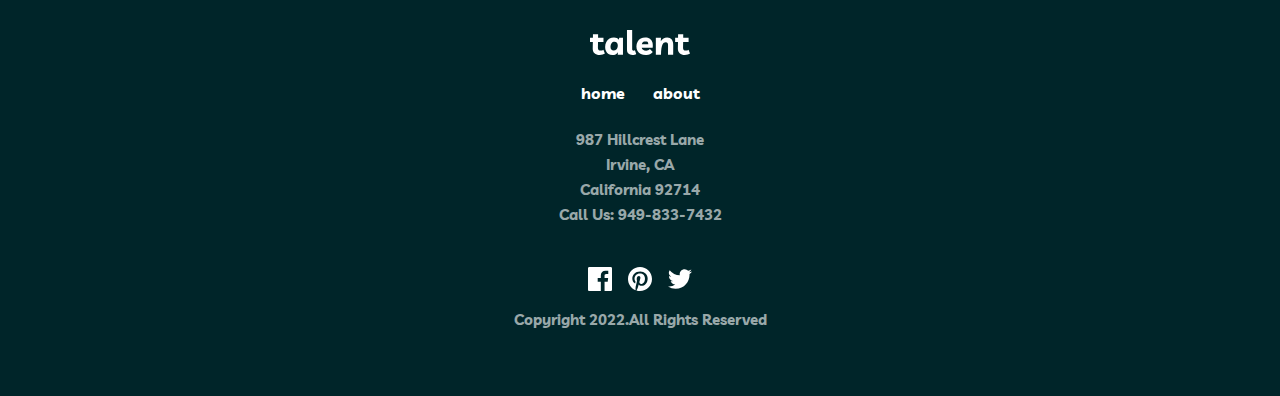
==== commit 79171467: "about mobile fiinsh" ====
--- a/about.html
+++ b/about.html
@@ -26,17 +26,17 @@
             teams to you.
         </p>
 
-        <img src="IMG/bg-pattern-about-1-mobile-nav-1.svg" alt="">
+        <img src="IMG/bg-pattern-about-1-mobile-nav-1.svg" alt="ornament">
     </section>
 
 
     <main class="mainabout">
-        <img class="mainabout__ornament1" src="IMG/bg-pattern-about-2-contact-1.svg" alt="">
+        <img class="mainabout__ornament1" src="IMG/bg-pattern-about-2-contact-1.svg" alt="ornament">
 
         <h2 class="">Meet the directors</h2>
 
         <div class="mainabout__person">
-            <img src="IMG/avatar-nikita.jpg" alt="">
+            <img src="IMG/avatar-nikita.jpg" alt="picture of nikita">
             <h3>Nikita Marks</h3>
             <h4>Founder & CEO</h4>
 
@@ -46,7 +46,7 @@
         </div>
 
         <div class="mainabout__person">
-            <img src="IMG/avatar-christian.jpg" alt="">
+            <img src="IMG/avatar-christian.jpg" alt="picture of christian">
             <h3>Cristian Duncan</h3>
             <h4>Co-founder & COO</h4>
 
@@ -54,7 +54,7 @@
         </div>
 
         <div class="mainabout__person">
-            <img src="IMG/avatar-cruz.jpg" alt="">
+            <img src="IMG/avatar-cruz.jpg" alt="picture of cruz">
             <h3>Cruz Homer</h3>
             <h4>Co-founder & CTO</h4>
 
@@ -62,7 +62,7 @@
         </div>
 
         <div class="mainabout__person">
-            <img src="IMG/avatar-drake.jpg" alt="">
+            <img src="IMG/avatar-drake.jpg" alt="picture of drake">
             <h3>Drake Heaton</h3>
             <h4>Business Development Lead</h4>
 
@@ -70,7 +70,7 @@
         </div>
 
         <div class="mainabout__person">
-            <img src="IMG/avatar-griffin.jpg" alt="">
+            <img src="IMG/avatar-griffin.jpg" alt="picture of griffin">
             <h3>Griffin Wise</h3>
             <h4>Lead Marketing</h4>
 
@@ -78,7 +78,7 @@
         </div>
 
         <div class="mainabout__person">
-            <img src="IMG/avatar-aden.jpg" alt="">
+            <img src="IMG/avatar-aden.jpg" alt="picture of aden">
             <h3>Aden Allan</h3>
             <h4>Head of Talent</h4>
 
@@ -90,24 +90,25 @@
 
 
     <section class="about2">
-        <img class="about2__ornament" src="IMG/bg-pattern-about-4.svg" alt="">
+        <img class="about2__ornament" src="IMG/bg-pattern-about-4.svg" alt="ornament">
         <h2>Some of our clients</h2>
 
-        <div class="about2_clients" <img class="about2__1" src="IMG/logo-the-verge.png" alt="">
-            <img class="about2__2" src="IMG/logo-jakarta-post.png" alt="">
-            <img class="about2__3" src="IMG/logo-the-guardian.png" alt="">
-            <img class="about2__4" src="IMG/logo-tech-radar.png" alt="">
-            <img class="about2__5" src="IMG/logo-gadgets-now.png" alt="">
+        <div class="about2__clients">
+            <img class="about2__1" src="IMG/logo-the-verge.png" alt="verge logo">
+            <img class="about2__2" src="IMG/logo-jakarta-post.png" alt="jakarta logo">
+            <img class="about2__3" src="IMG/logo-the-guardian.png" alt="the guardian logo">
+            <img class="about2__4" src="IMG/logo-tech-radar.png" alt="tech radar logo">
+            <img class="about2__5" src="IMG/logo-gadgets-now.png" alt="gadgets logo">
         </div>
     </section>
 
     <section class="pinksection">
         <h2 class="">Ready to get started?</h2>
         <a class="pinksection__button">contact us</a>
-        <img src="IMG/bg-pattern-home-6-about-5.svg" alt="">
+        <img src="IMG/bg-pattern-home-6-about-5.svg" alt="ornament">
     </section>
     <footer class="footer">
-        <a class="footer__logo" href=""><img src="IMG/logo.svg" alt="logo"></a>
+        <a class="footer__logo" href=""><img src="IMG/logo.svg" alt="main logo"></a>
 
         <ul class="footer__nav">
             <li><a href="">home</a></li>
--- a/style.css
+++ b/style.css
@@ -203,6 +203,10 @@
     align-items: center;
 }
 
+.mainabout__person h4 {
+    font-style: italic;
+}
+
 .mainabout__person:first-child {
     margin-top: 0px;
 }
@@ -270,42 +274,58 @@
     color: var(--White);
     font-size: 32px;
     line-height: 32px;
-    margin: 88px 24px 64px
-}
-
-.about2 img {
+    margin: 88px 24px 0px
+}
+
+/* .about2 img {
     display: block;
     margin: 0 auto;
-}
-
-/* .about__clients {
+} */
+
+.about2__clients {
+    height: 512px;
+
     display: flex;
     flex-direction: column;
     justify-content: space-evenly;
-} */
+}
 
 .about2__1 {
+    display: block;
+
     width: 146.56px;
     height: 24.19px;
-    /* margin-bottom: 57px; */
+    margin: 0px auto;
 }
 
 .about2__2 {
+    display: block;
+
     width: 162.21px;
     height: 19.92px;
+    margin: 0px auto;
 }
 
 .about2__3 {
+    display: block;
+
+    margin: 0px auto;
     width: 159.37px;
     height: 24.19px;
 }
 
 .about2__4 {
+    display: block;
+
+    margin: 0px auto;
     width: 146.56px;
     height: 24.19px;
 }
 
 .about2__5 {
+    display: block;
+
+    margin: 0px auto;
     width: 86.8px;
     height: 39.84px
 }
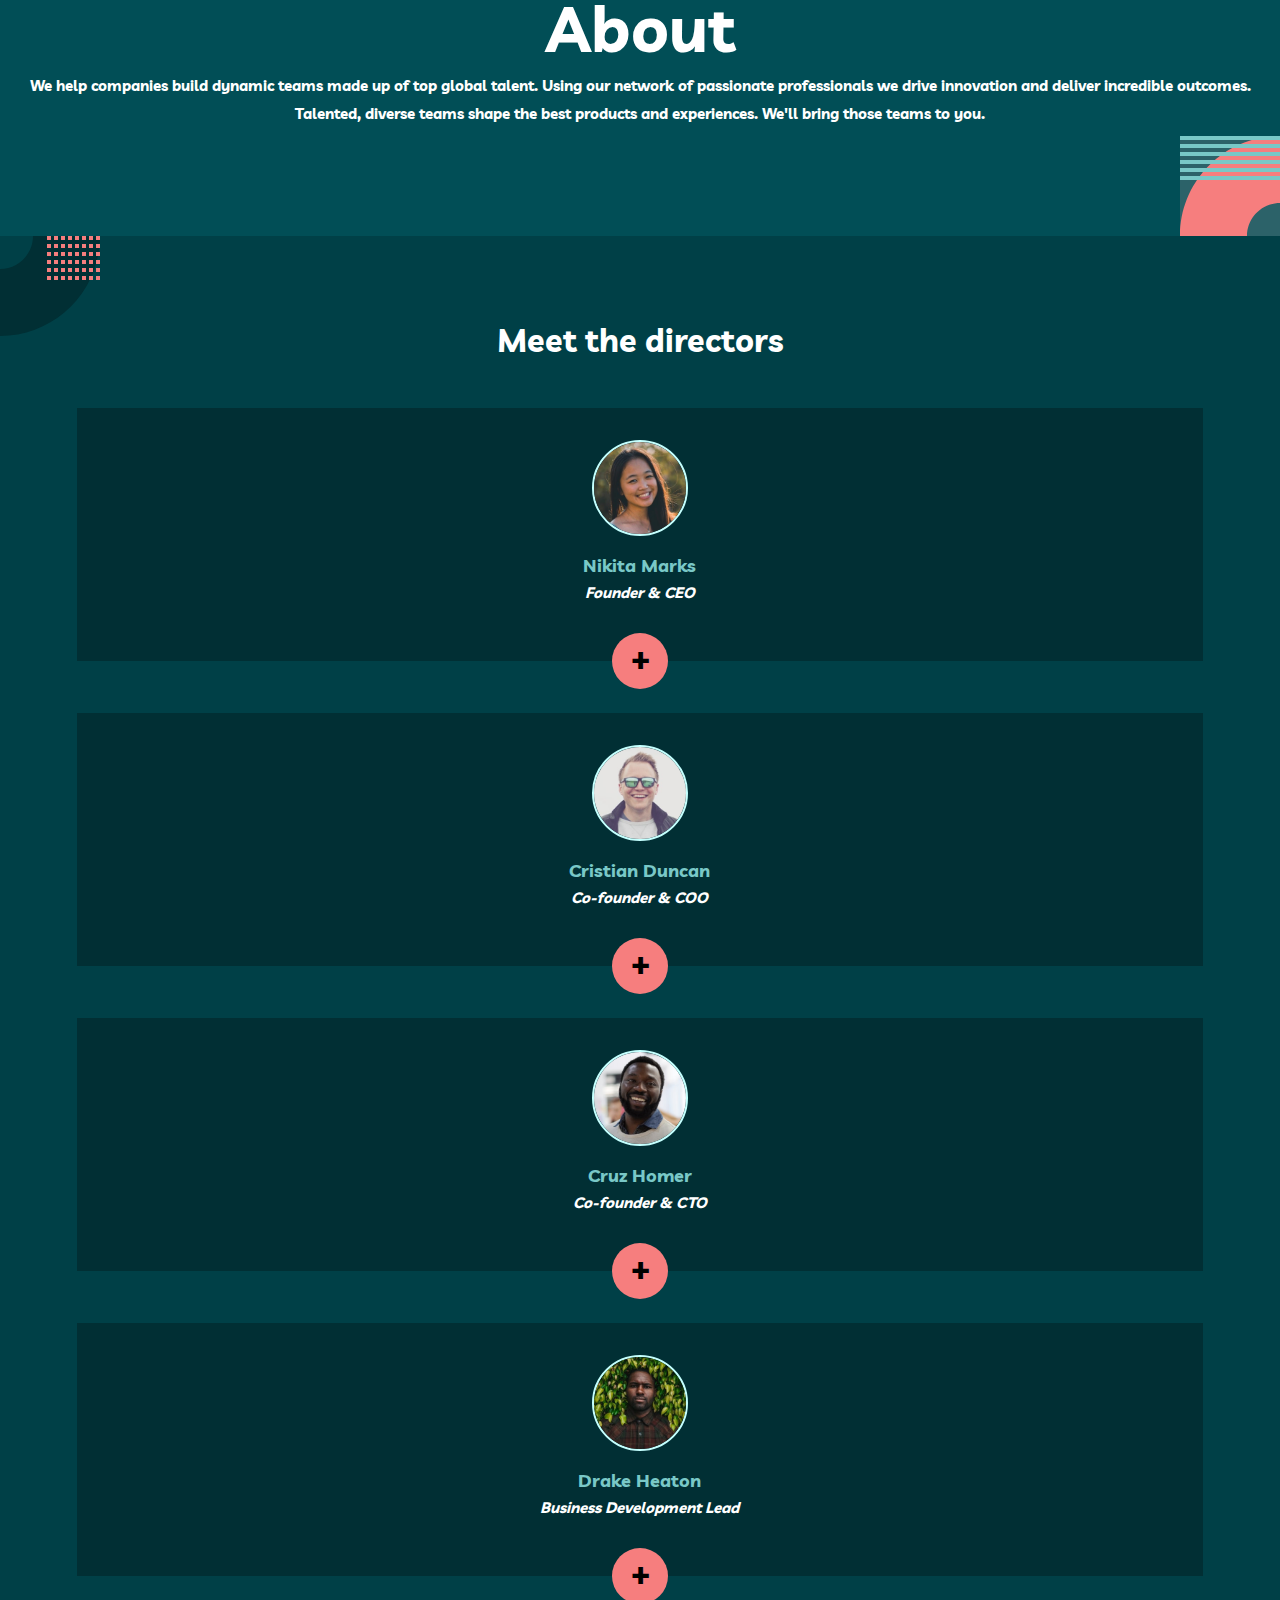
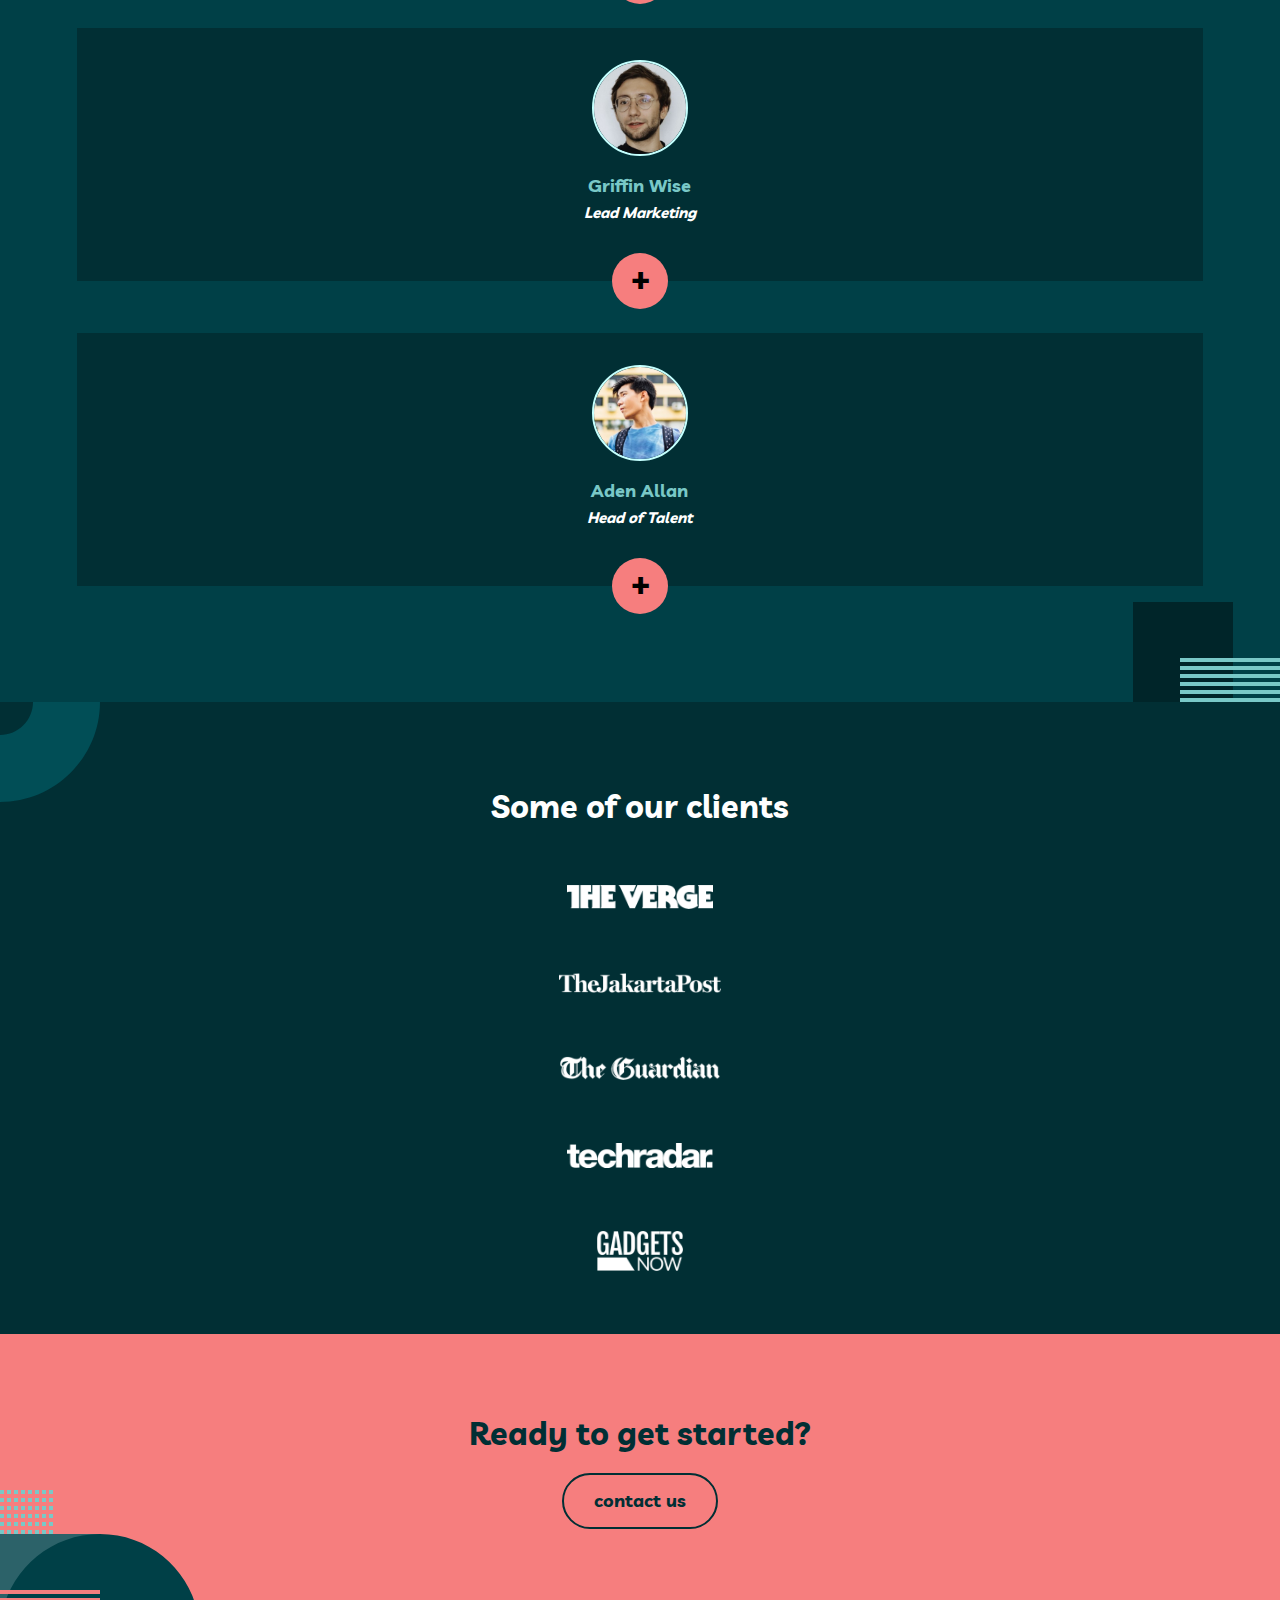
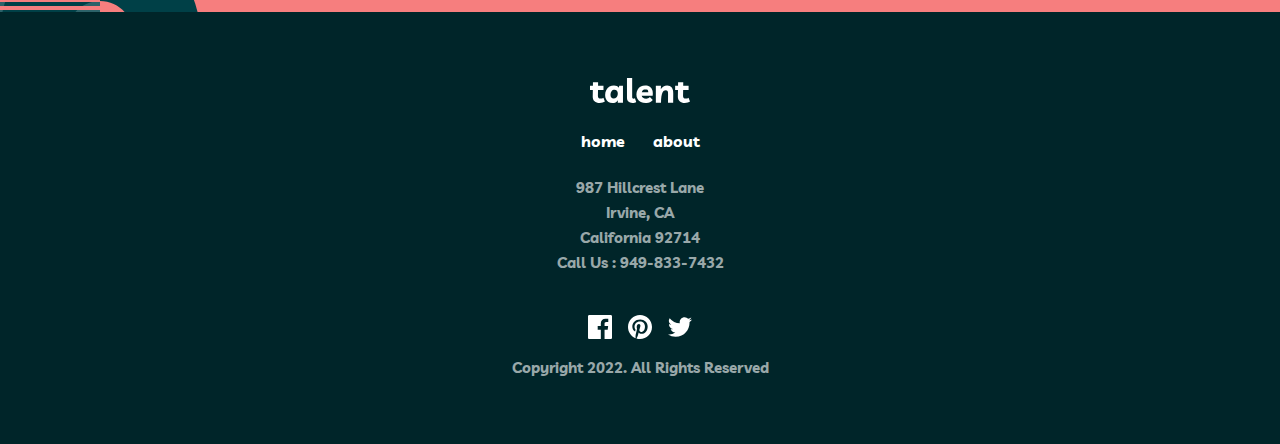
==== commit f3c58752: "fixing all mobile about qa issues" ====
--- a/about.html
+++ b/about.html
@@ -119,7 +119,7 @@
             <span> 987 Hillcrest Lane</span>
             <span>Irvine, CA</span>
             <span>California 92714</span>
-            <span>Call Us: 949-833-7432</span>
+            <span>Call Us : 949-833-7432</span>
         </p>
 
         <div class="footer__socials">
@@ -129,7 +129,7 @@
         </div>
 
         <p class="footer__copy">
-            Copyright 2022.All Rights Reserved
+            Copyright 2022. All Rights Reserved
         </p>
     </footer>
 </body>
--- a/style.css
+++ b/style.css
@@ -55,7 +55,7 @@
     background: var(--White);
 }
 
-.button--secondary:hoover {
+.button--secondary:hover {
     color: var(--Dark-Green);
     background: #79C8C7;
 }
@@ -166,6 +166,7 @@
 
 .mainabout__ornament1 {
     position: absolute;
+    z-index: 0;
 
     left: -100px;
     top: -100px;
@@ -184,7 +185,7 @@
     font-size: 32px;
     line-height: 32px;
 
-    padding: 88px 24px 48px;
+    padding: 88px 24px 0px;
 
 }
 
@@ -217,6 +218,7 @@
     color: var(--Rapture-Blue);
     font-size: 18px;
     line-height: 28px;
+    padding-top: 16px;
 }
 
 .mainabout__person h4 {
@@ -228,6 +230,7 @@
 .mainabout__person img {
     width: 96px;
     height: 96px;
+    border: 2px solid #C4FFFE;
     border-radius: 50%;
 }
 
@@ -244,6 +247,10 @@
     border: none;
     border-radius: 50%;
 
+}
+
+.mainabout__person__button:hover {
+    background-color: var(--Rapture-Blue);
 }
 
 
@@ -372,6 +379,16 @@
 
 }
 
+.pinksection__button:hover {
+    color: var(--White);
+    background-color: var(--Sacramento-State-Green);
+}
+
+.pinksection__button:active {
+    color: var(--Sacramento-State-Green);
+    background-color: var(--Light-Coral);
+}
+
 .pinksection img {
     position: absolute;
     left: 0px;
@@ -477,4 +494,68 @@
     white-space: nowrap;
     font-size: 15px;
     line-height: 25px
-}+}
+
+/*header*/
+
+header {
+    background-color: var(--Police-Blue);
+}
+
+.header-logo {
+    width: 100px;
+    padding: 40px 0px 10px 20px;
+}
+
+.navbar-button {
+    border: none;
+    background-color: var(--Police-Blue);
+}
+
+.menu-bg-blue {
+    background-color: var(--Police-Blue);
+}
+
+a:link {
+    text-decoration: none;
+}
+
+a:hover {
+    color: var(--Light-Coral);
+}
+
+.menu-btn {
+    font-family: 'Livvic';
+    font-style: normal;
+    font-weight: 600;
+    font-size: 18px;
+    line-height: 28px;
+    border: 2px solid var(--White);
+    border-radius: 24px;
+    color: var(--White);
+    background-color: var(--Police-Blue);
+    Width: 153px;
+    Height: 48px;
+}
+
+.nav-img {
+    width: 200px;
+    height: 200px;
+    position: absolute;
+    right: -100px;
+    bottom: 0px;
+}
+
+.navbar-menu {
+    padding-left: 48px;
+}
+
+.navbar-a {
+    padding: 24px 0px 36px 0px;
+}
+
+.a-white {
+    color: var(--White);
+}
+
+/*contacts-main*/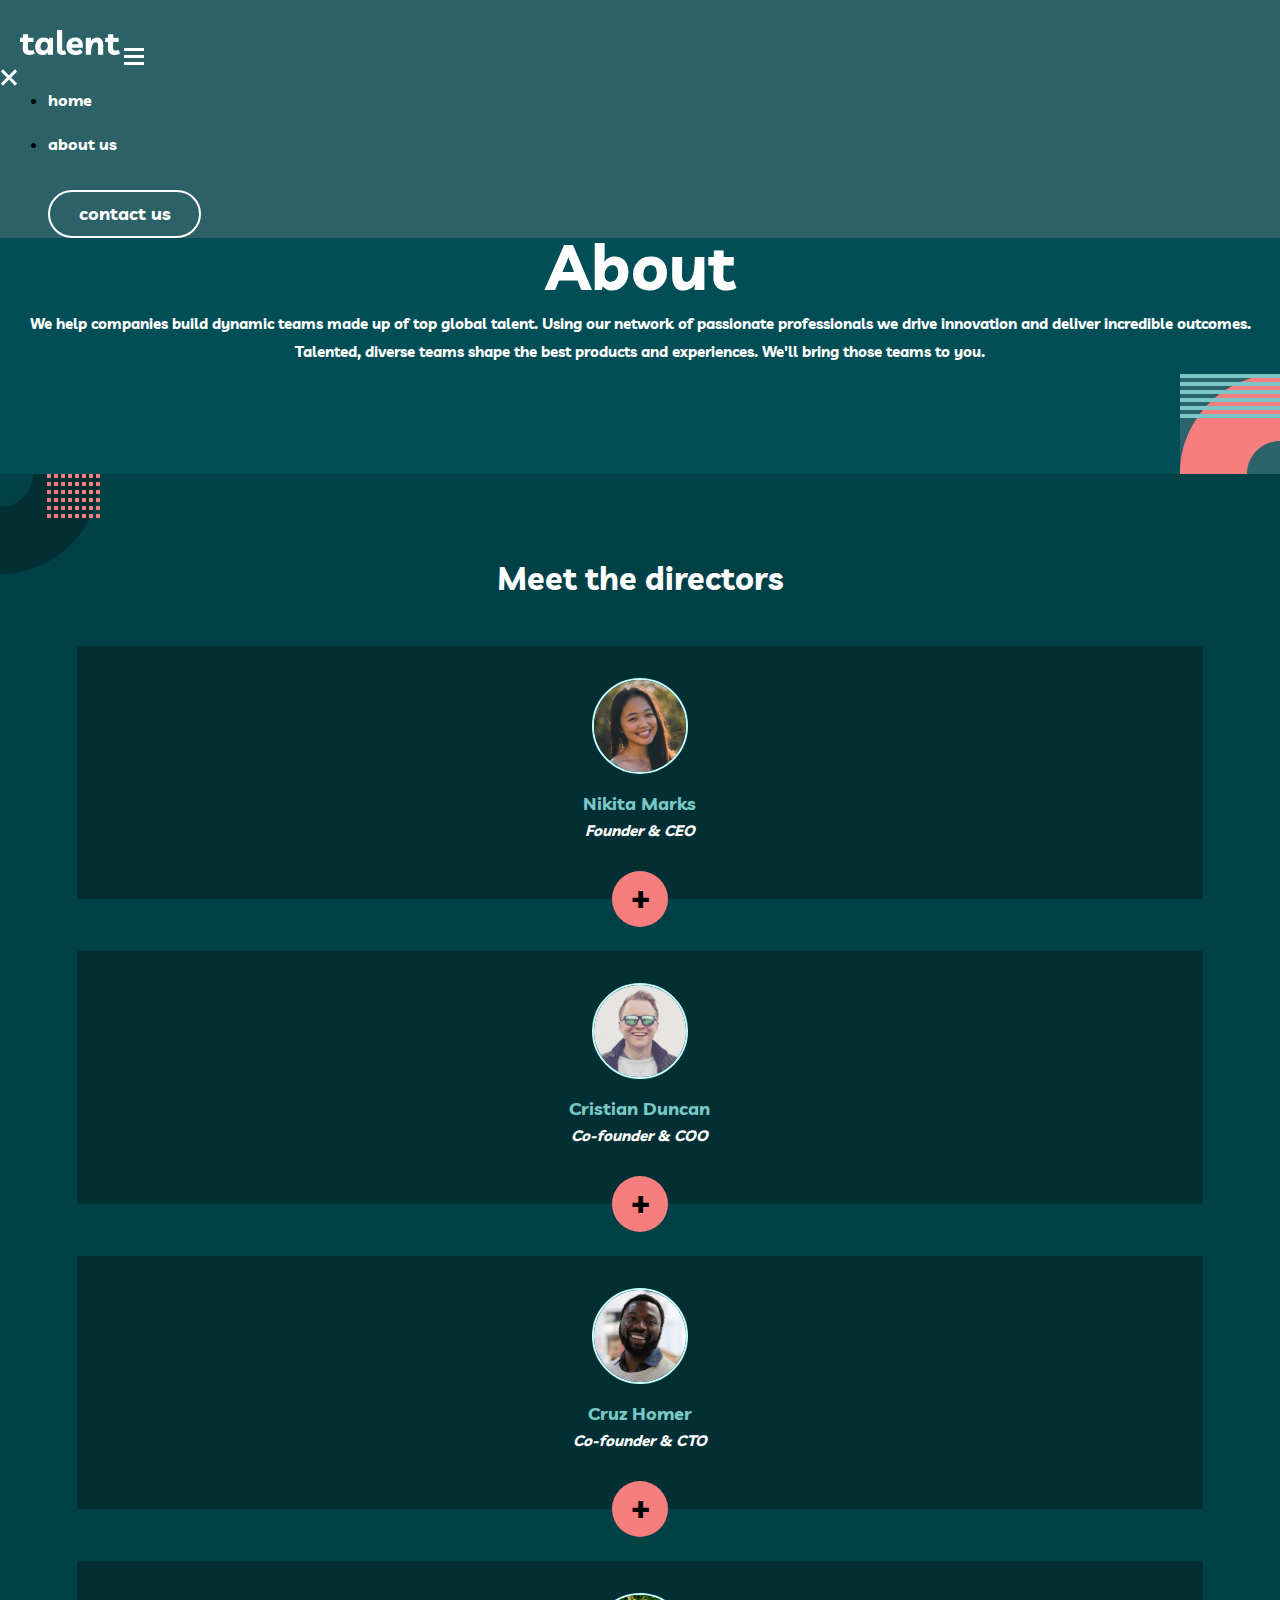
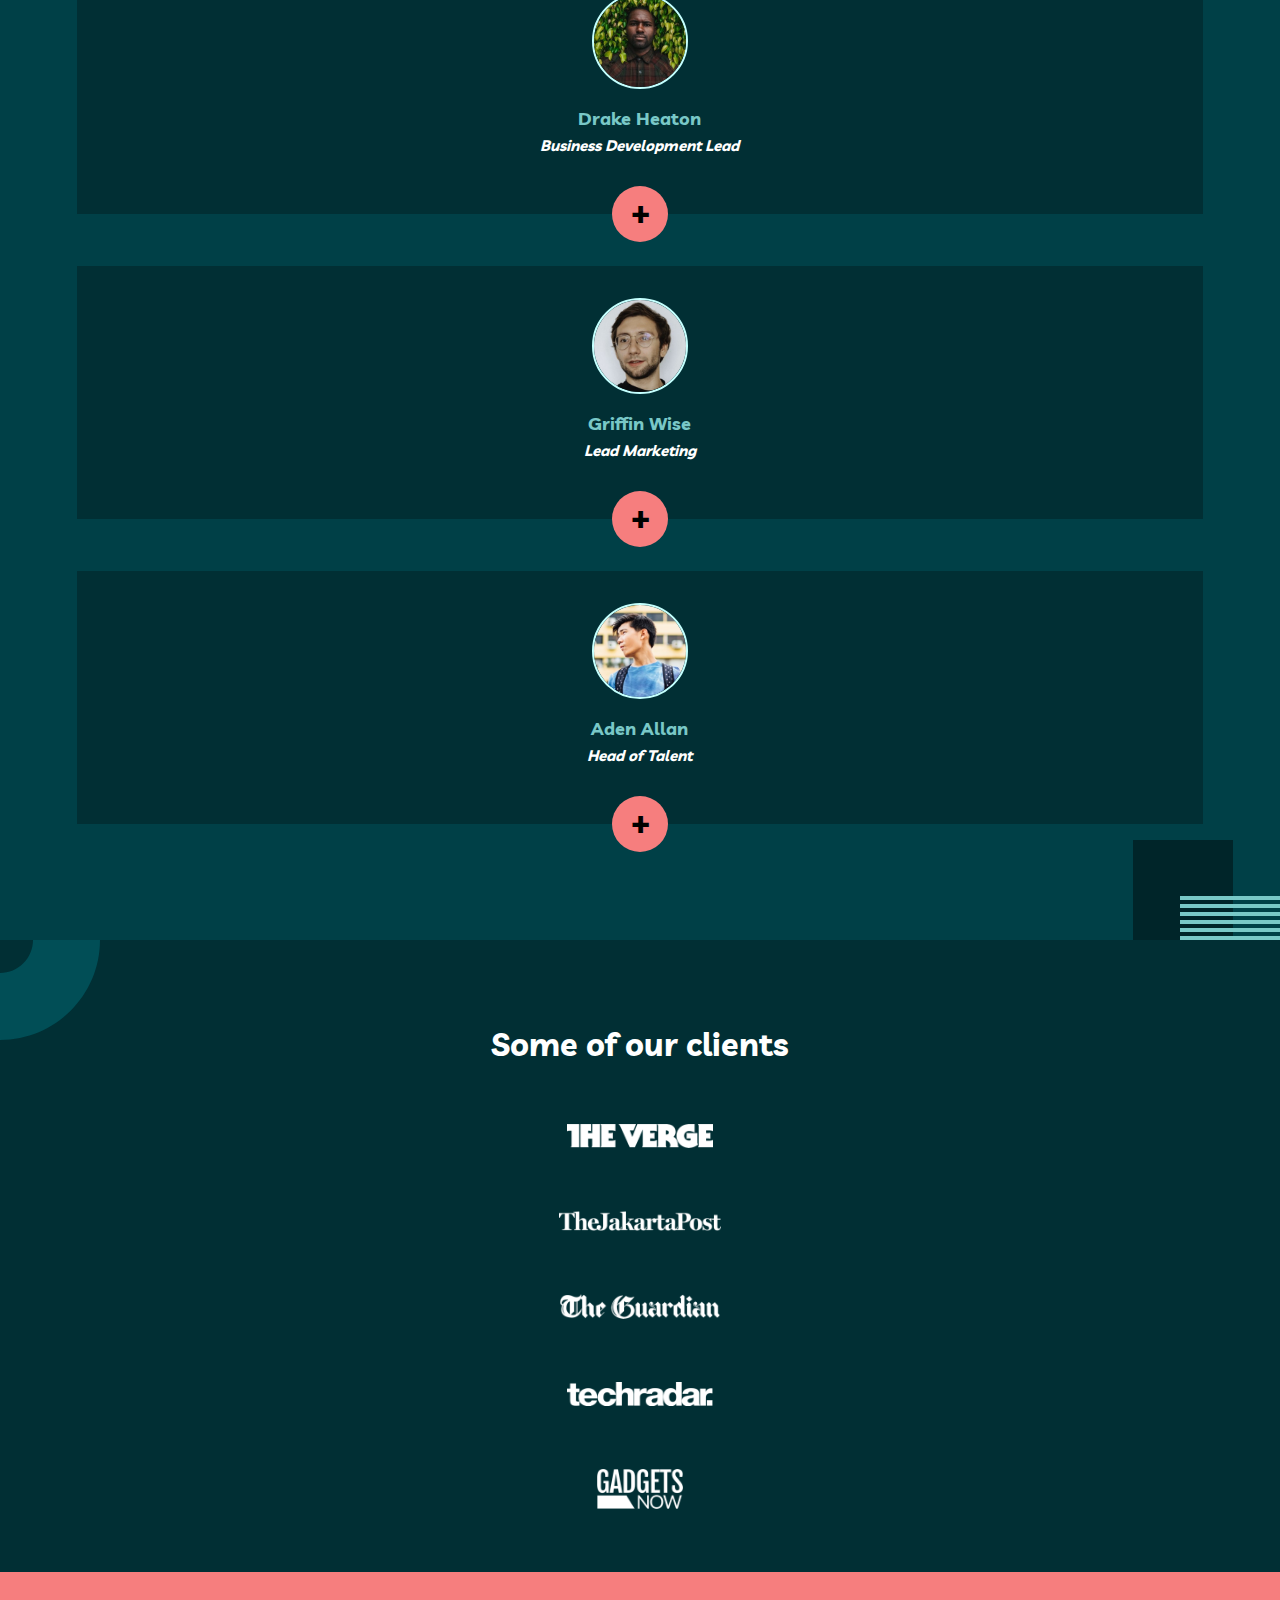
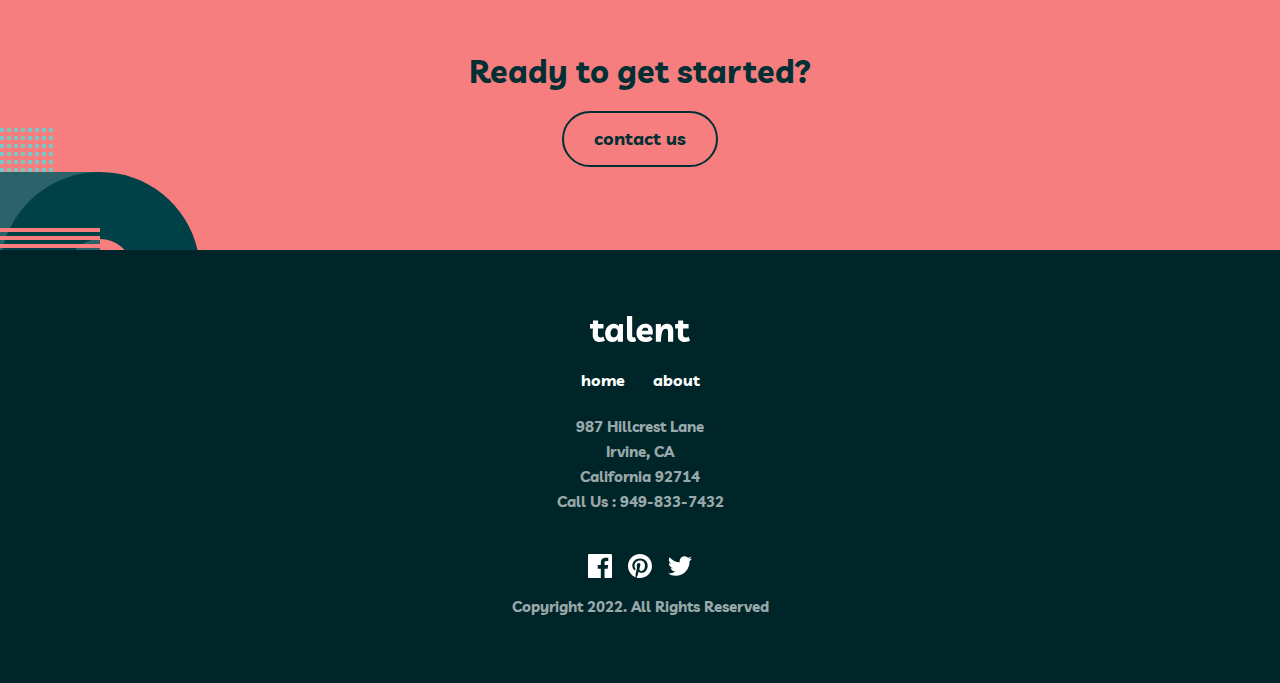
==== commit 401991bd: "pushing" ====
--- a/about.html
+++ b/about.html
@@ -6,12 +6,43 @@
     <meta http-equiv="X-UA-Compatible" content="IE=edge">
     <meta name="viewport" content="width=device-width, initial-scale=1.0">
     <title>Document</title>
+    <link href="https://cdn.jsdelivr.net/npm/bootstrap@5.2.3/dist/css/bootstrap.min.css" rel="stylesheet"
+        integrity="sha384-rbsA2VBKQhggwzxH7pPCaAqO46MgnOM80zW1RWuH61DGLwZJEdK2Kadq2F9CUG65" crossorigin="anonymous">
     <link rel="stylesheet" href="style.css">
 </head>
 
 <body>
     <header>
-
+        <nav class="navbar">
+            <div class="container-fluid">
+                <a class="navbar-brand" href="index.html"><img class="header-logo" src="IMG/logo.svg" alt="logo"></a>
+                <button class="navbar-button" type="button" data-bs-toggle="offcanvas" data-bs-target="#offcanvasNavbar"
+                    aria-controls="offcanvasNavbar">
+                    <span><img src="IMG/icon-hamburger.svg" alt="icon-hamburger"></span>
+                </button>
+                <div class="menu-bg-blue offcanvas offcanvas-end" tabindex="-1" id="offcanvasNavbar"
+                    aria-labelledby="offcanvasNavbarLabel">
+                    <div class="offcanvas-header">
+                        <h5 class="offcanvas-title" id="offcanvasNavbarLabel"></h5>
+                        <button type="button" class="navbar-button" data-bs-dismiss="offcanvas" aria-label="Close"><img
+                                src="IMG/icon-close.svg" alt="icon-close"></button>
+                    </div>
+                    <div class="offcanvas-body navbar-menu">
+                        <ul class="navbar-nav justify-content-end flex-grow-1 pe-3">
+                            <li class="nav-item">
+                                <a class="a-white" aria-current="page" href="index.html">home</a>
+                            </li>
+                            <li class="nav-item navbar-a">
+                                <a class="a-white" href="about.html">about us</a>
+                            </li>
+                        </ul>
+                        <a href="PAGES/contacts.html"><button class="menu-btn" type="submit">contact us</button></a>
+                        <img class="nav-img" src="IMG/bg-pattern-about-1-mobile-nav-1.svg"
+                            alt="bg-pattern-about-1-mobile-nav-1">
+                    </div>
+                </div>
+            </div>
+        </nav>
     </header>
 
 
@@ -132,6 +163,10 @@
             Copyright 2022. All Rights Reserved
         </p>
     </footer>
+
+    <script src="https://cdn.jsdelivr.net/npm/bootstrap@5.2.3/dist/js/bootstrap.bundle.min.js"
+        integrity="sha384-kenU1KFdBIe4zVF0s0G1M5b4hcpxyD9F7jL+jjXkk+Q2h455rYXK/7HAuoJl+0I4"
+        crossorigin="anonymous"></script>
 </body>
 
 </html>--- a/style.css
+++ b/style.css
@@ -503,8 +503,8 @@
 }
 
 .header-logo {
-    width: 100px;
-    padding: 40px 0px 10px 20px;
+    width: 120px;
+    padding: 30px 0px 10px 20px;
 }
 
 .navbar-button {
@@ -524,6 +524,10 @@
     color: var(--Light-Coral);
 }
 
+button:hover {
+    color: var(--Light-Coral);
+}
+
 .menu-btn {
     font-family: 'Livvic';
     font-style: normal;
@@ -558,4 +562,6 @@
     color: var(--White);
 }
 
-/*contacts-main*/+/*contacts-main*/
+
+@media()